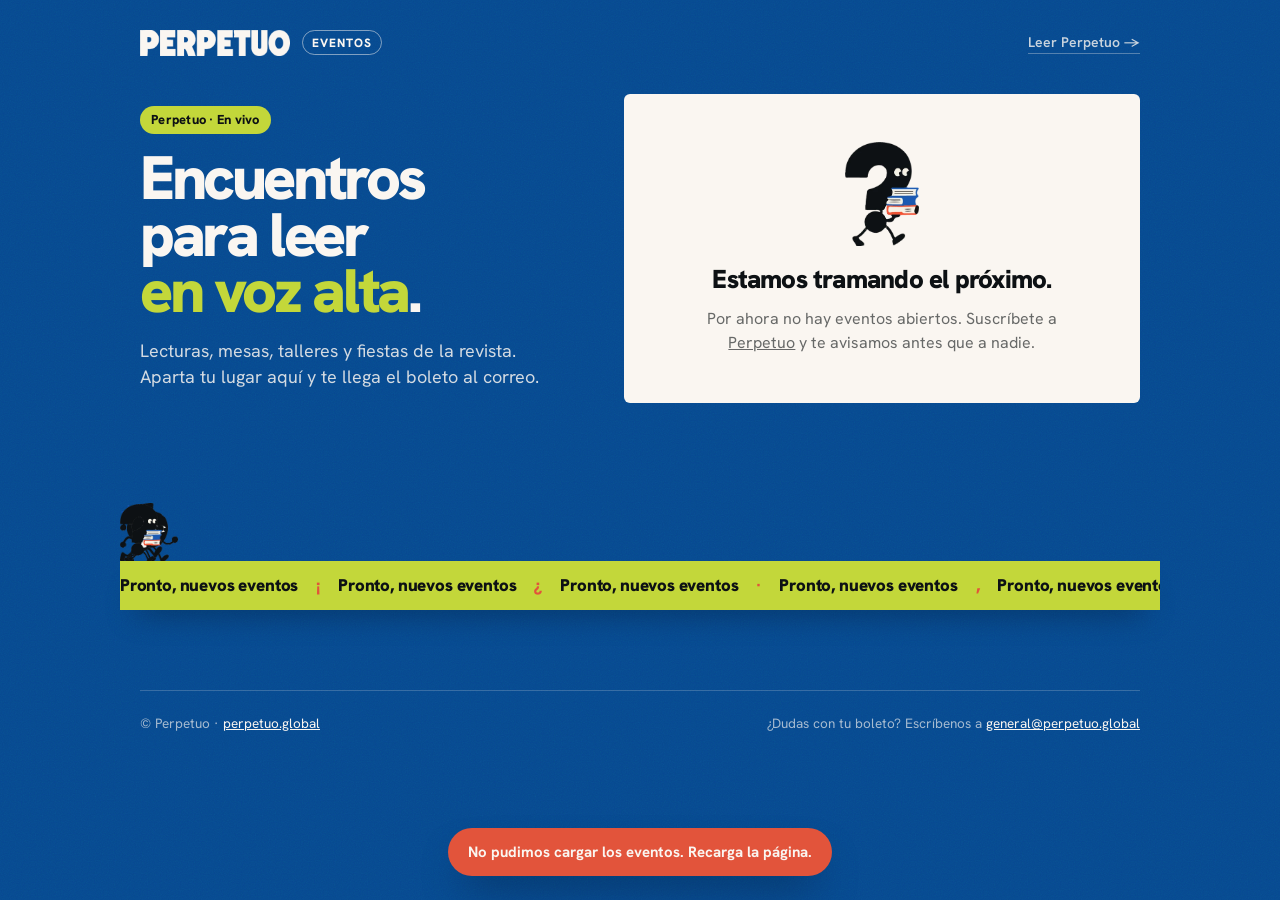
==== index.html @ c8580f14 "Cartelera de eventos de Perpetuo con venta por Stripe Sitio estático para eventos.perpetuo.global: c" ====
<!DOCTYPE html>
<html lang="es">
<head>
<meta charset="utf-8">
<meta name="viewport" content="width=device-width, initial-scale=1, viewport-fit=cover">
<title>Eventos · Perpetuo</title>
<meta name="description" content="Lecturas, mesas, talleres y fiestas de Perpetuo, revista literaria digital. Aparta tu lugar y recibe tus boletos por correo.">
<meta property="og:title" content="Eventos · Perpetuo">
<meta property="og:description" content="Lecturas, mesas, talleres y fiestas de Perpetuo. Aparta tu lugar aquí.">
<meta property="og:url" content="https://eventos.perpetuo.global">
<meta name="theme-color" content="#074990">
<link rel="preconnect" href="https://fonts.googleapis.com">
<link rel="preconnect" href="https://fonts.gstatic.com" crossorigin>
<link href="https://fonts.googleapis.com/css2?family=Hanken+Grotesk:ital,wght@0,400;0,500;0,600;0,700;0,800;0,900;1,400&family=Nanum+Pen+Script&display=swap" rel="stylesheet">
<link rel="stylesheet" href="assets/comun.css">
<style>
html{ scroll-behavior:smooth; }
.sitio{ position:relative; z-index:1; max-width:1040px; margin:0 auto; padding:30px 20px 60px; }
@media (max-width:560px){ .sitio{ padding:22px 16px 48px; } }

/* ---------------- CABEZA ---------------- */
.top{ display:flex; justify-content:space-between; align-items:center; gap:16px; color:var(--papel); }
.marca{ display:flex; align-items:center; gap:12px; text-decoration:none; }
.marca .logo{ width:150px; }
.marca small{ font-size:12px; font-weight:800; letter-spacing:.08em; text-transform:uppercase; padding:3px 9px 2px; border:1.5px solid rgba(250,246,241,.5); border-radius:999px; }
.top a.site{ font-size:14px; font-weight:600; text-decoration:none; opacity:.8; border-bottom:1.5px solid rgba(250,246,241,.4); }
.top a.site:hover{ opacity:1; }
@media (max-width:480px){ .marca .logo{ width:118px; } .top a.site{ display:none; } }

#vista{ outline:none; }
#vista.entra > *{ animation:entra .55s var(--ease-out) both; }
@keyframes entra{ from{ opacity:0; transform:translateY(18px); } to{ opacity:1; transform:none; } }

/* ---------------- PORTADA ---------------- */
.arranque{ display:grid; grid-template-columns:minmax(0,.92fr) minmax(0,1.08fr); gap:44px; align-items:center; padding:38px 0 0; }
@media (max-width:860px){ .arranque{ grid-template-columns:1fr; gap:22px; padding:26px 0 0; } }
.intro{ color:var(--papel); }
.kicker{ display:inline-block; font-size:13px; font-weight:800; letter-spacing:.02em; padding:4px 11px; border-radius:999px; background:var(--lima); color:var(--tinta); }
.titular{ margin:16px 0 0; font-size:clamp(42px,4.8vw,62px); line-height:.92; font-weight:900; letter-spacing:-.055em; }
.titular .l{ display:block; overflow:hidden; padding-bottom:.06em; margin-bottom:-.06em; }
.titular .l > span{ display:inline-block; animation:sube .9s var(--ease-out) both; animation-delay:calc(var(--i) * 90ms + 80ms); }
.titular em{ font-style:normal; color:var(--lima); }
@keyframes sube{ from{ transform:translateY(105%) rotate(3deg); } to{ transform:none; } }
.intro .lead{ margin:18px 0 0; font-size:18px; line-height:1.45; max-width:40ch; color:rgba(250,246,241,.84); animation:entra .8s .35s var(--ease-out) both; }
.intro .saltar{ display:inline-flex; align-items:center; gap:8px; margin-top:22px; color:var(--lima); font-weight:800; font-size:15px; text-decoration:none; animation:entra .8s .5s var(--ease-out) both; }
.intro .saltar svg{ width:16px; height:16px; animation:baja 1.6s ease-in-out infinite; }
@keyframes baja{ 50%{ transform:translateY(4px); } }
@media (max-width:860px){ .intro .lead{ font-size:16.5px; margin-top:12px; } .intro .saltar{ display:none; } }

/* el próximo evento, destacado junto al titular */
.destacado{ position:relative; display:block; text-decoration:none; color:var(--tinta); background:var(--papel); border-radius:8px; overflow:hidden;
  box-shadow:0 40px 70px -28px rgba(0,0,0,.6), 0 12px 24px -12px rgba(0,0,0,.3); transition:transform .5s var(--ease-out); animation:entra .9s .2s var(--ease-out) both; }
.destacado:hover{ transform:translateY(-6px) rotate(-.4deg); }
.d-poster{ position:relative; aspect-ratio:16/9; background:var(--c); color:var(--ct); overflow:hidden; }
.d-poster img{ width:100%; height:100%; object-fit:cover; object-position:center 30%; display:block; transition:transform 1.4s var(--ease-out); }
.destacado:hover .d-poster img{ transform:scale(1.045); }
.d-gen{ position:absolute; inset:0; padding:18px 24px; display:flex; flex-direction:column; justify-content:flex-end; }
.d-gen .dia{ font-size:clamp(92px,11vw,150px); font-weight:900; letter-spacing:-.07em; line-height:.78; }
.d-gen .mes{ font-size:17px; font-weight:900; letter-spacing:.1em; text-transform:uppercase; margin-top:8px; }
.d-gen .sig{ position:absolute; right:8%; bottom:-5%; width:min(25%,130px); animation:flota 5s ease-in-out infinite; }
.d-etq{ position:absolute; top:14px; left:14px; z-index:2; background:var(--lima); color:var(--tinta); font-weight:800; font-size:12.5px; padding:4px 11px; border-radius:999px; box-shadow:0 4px 10px -4px rgba(0,0,0,.4); }
.d-info{ padding:18px 22px 20px; }
.d-fecha{ display:block; font-size:13.5px; font-weight:800; color:var(--azul); }
.d-fecha::first-letter{ text-transform:uppercase; }
.d-info h2{ margin:5px 0 0; font-size:clamp(26px,3vw,34px); font-weight:900; letter-spacing:-.045em; line-height:1; }
.d-con{ display:flex; align-items:center; gap:10px; margin-top:12px; font-size:14px; font-weight:600; color:rgba(13,17,20,.72); }
.caras{ display:flex; flex:none; }
.caras .avatar{ width:30px; height:30px; font-size:11px; margin-left:-8px; box-shadow:0 0 0 2px var(--papel); }
.caras .avatar:first-child{ margin-left:0; }
.d-pie{ display:flex; align-items:center; justify-content:space-between; gap:12px; margin-top:16px; padding-top:14px; border-top:2px dashed rgba(13,17,20,.2); }
.d-precio{ font-size:26px; font-weight:900; letter-spacing:-.04em; line-height:1; }
.d-precio small{ font-size:12px; font-weight:800; margin-left:3px; opacity:.6; letter-spacing:.03em; }
.d-quedan{ display:block; margin-top:4px; font-size:12.5px; font-weight:800; color:var(--rojo); }
.d-pie .btn{ padding:12px 20px; font-size:15.5px; }
.destacado:hover .d-pie .btn{ background:var(--c); color:var(--ct); }
.destacado.c-lima:hover .d-pie .btn, .destacado.c-tinta:hover .d-pie .btn{ background:var(--rojo); color:var(--papel); }

/* invitados (avatar: foto o iniciales sobre el color del evento) */
.avatar{ display:grid; place-items:center; width:72px; height:72px; border-radius:50%; flex:none; background:var(--c) center 25%/cover no-repeat; color:var(--ct);
  font-weight:900; font-size:24px; letter-spacing:-.02em; overflow:hidden; }

/* desfile: los signos caminan sobre la cinta */
.desfile{ position:relative; height:74px; margin:84px -20px 0; overflow:hidden; pointer-events:none; }
.caminante{ position:absolute; bottom:-2px; left:0; width:var(--w); animation:camina var(--dur) linear infinite; animation-delay:var(--dl); }
.caminante .bicho{ --t:.42s; }
@keyframes camina{ from{ transform:translateX(-120px); } to{ transform:translateX(min(100vw, 1080px)); } }

.cinta{ position:relative; z-index:2; margin:0 -20px; background:var(--lima); color:var(--tinta); transform:rotate(-1.4deg); overflow:hidden;
  box-shadow:0 18px 30px -18px rgba(0,0,0,.5); }
.cinta-in{ display:flex; width:max-content; animation:cinta 38s linear infinite; }
.cinta span{ flex:none; padding:12px 0; font-weight:900; font-size:17px; letter-spacing:-.01em; white-space:nowrap; }
.cinta i{ font-style:normal; color:var(--rojo); margin:0 18px; }
@keyframes cinta{ to{ transform:translateX(-50%); } }
@media (max-width:560px){ .desfile, .cinta{ margin-left:-16px; margin-right:-16px; } }

/* ---------------- LISTA DE BOLETOS ---------------- */
.lista{ padding-top:52px; }
.arranque + .lista{ padding-top:56px; }
.lista-head{ display:flex; align-items:baseline; justify-content:space-between; gap:16px; color:var(--papel); padding-bottom:16px; margin-bottom:26px; border-bottom:1.5px solid rgba(250,246,241,.25); }
.lista-head h2{ margin:0; font-size:clamp(30px,4.4vw,44px); font-weight:900; letter-spacing:-.04em; line-height:1; }
.lista-head span{ font-size:13px; font-weight:800; letter-spacing:.06em; text-transform:uppercase; opacity:.7; }
.boletos{ list-style:none; margin:0; padding:0; display:grid; gap:22px; }

.reveal{ opacity:0; transform:translateY(28px); transition:opacity .7s var(--ease-out), transform .7s var(--ease-out); transition-delay:calc(var(--i,0) * 80ms); }
.reveal.visto{ opacity:1; transform:none; }

.item{ position:relative; filter:drop-shadow(0 22px 26px rgba(0,0,0,.28)) drop-shadow(0 4px 6px rgba(0,0,0,.18)); }
.item > .mueve{ transition:transform .45s var(--ease-out); }
.item:hover > .mueve{ transform:translateY(-5px) rotate(-.35deg); }
.boleto{
  --talon:168px; --r:13px;
  position:relative; display:grid; grid-template-columns:118px 1fr var(--talon); min-height:156px;
  background:var(--papel); border-radius:6px; text-decoration:none; color:var(--tinta);
  -webkit-mask:
    radial-gradient(circle at calc(100% - var(--talon)) 0, #0000 var(--r), #000 calc(var(--r) + .5px)) top / 100% 51% no-repeat,
    radial-gradient(circle at calc(100% - var(--talon)) 100%, #0000 var(--r), #000 calc(var(--r) + .5px)) bottom / 100% 51% no-repeat;
          mask:
    radial-gradient(circle at calc(100% - var(--talon)) 0, #0000 var(--r), #000 calc(var(--r) + .5px)) top / 100% 51% no-repeat,
    radial-gradient(circle at calc(100% - var(--talon)) 100%, #0000 var(--r), #000 calc(var(--r) + .5px)) bottom / 100% 51% no-repeat;
}
.boleto.con-foto{ grid-template-columns:118px 150px 1fr var(--talon); }
.b-foto{ background:var(--papel-3) center 30%/cover no-repeat; }
.b-fecha{ background:var(--c); color:var(--ct); display:flex; flex-direction:column; align-items:center; justify-content:center; padding:16px 8px; text-transform:uppercase; }
.b-fecha .s{ font-size:12px; font-weight:800; letter-spacing:.12em; opacity:.85; }
.b-fecha .d{ font-size:58px; font-weight:900; letter-spacing:-.06em; line-height:.9; margin:4px 0 2px; font-variant-numeric:tabular-nums; }
.b-fecha .m{ font-size:15px; font-weight:900; letter-spacing:.08em; }
.b-cuerpo{ padding:22px 26px; display:flex; flex-direction:column; justify-content:center; min-width:0; }
.b-meta{ font-size:13px; font-weight:800; color:var(--azul); letter-spacing:.01em; display:flex; flex-wrap:wrap; gap:4px 12px; }
.b-meta span{ display:inline-flex; align-items:center; gap:5px; }
.b-meta svg{ width:13px; height:13px; }
.b-cuerpo h3{ margin:6px 0 0; font-size:clamp(23px,2.8vw,30px); font-weight:900; letter-spacing:-.04em; line-height:1.02; }
.b-cuerpo p{ margin:8px 0 0; font-size:15px; line-height:1.4; color:rgba(13,17,20,.72); max-width:52ch; }
.b-talon{ border-left:2px dashed rgba(13,17,20,.22); display:flex; flex-direction:column; align-items:center; justify-content:center; gap:4px; padding:16px 14px; text-align:center; }
.b-precio{ font-size:30px; font-weight:900; letter-spacing:-.04em; line-height:1; }
.b-precio small{ font-size:12px; font-weight:800; letter-spacing:.04em; margin-left:2px; opacity:.6; }
.b-quedan{ font-size:12.5px; font-weight:800; color:var(--rojo); }
.b-ir{ margin-top:8px; display:inline-flex; align-items:center; gap:6px; font-size:14px; font-weight:800; padding:7px 14px; border-radius:999px; background:var(--tinta); color:var(--papel);
  transition:background-color .2s, color .2s, gap .3s var(--ease-out); }
.item:hover .b-ir{ background:var(--c); color:var(--ct); gap:10px; }
.b-ir svg{ width:14px; height:14px; }
.b-signo{ position:absolute; z-index:-1; right:calc(var(--talon, 168px) + 28px); top:0; width:46px; transform:translateY(22px) rotate(8deg); opacity:0;
  transition:transform .55s var(--ease-spring), opacity .3s; pointer-events:none; }
.item:hover .b-signo{ transform:translateY(-48px) rotate(-4deg); opacity:1; }
.sello{ position:absolute; top:50%; right:22px; transform:translateY(-50%) rotate(-14deg); border:3px solid var(--rojo); color:var(--rojo); border-radius:4px;
  padding:3px 10px; font-weight:900; font-size:22px; letter-spacing:.04em; text-transform:uppercase; background:rgba(250,246,241,.86); mix-blend-mode:multiply; }
.visto .sello{ animation:sella .5s .35s var(--ease-spring) both; }
@keyframes sella{ from{ transform:translateY(-50%) rotate(-14deg) scale(2.2); opacity:0; } to{ transform:translateY(-50%) rotate(-14deg) scale(1); opacity:1; } }
.agotado .b-precio, .agotado .b-ir{ opacity:.3; }

@media (max-width:640px){
  .boleto{ --th:58px; grid-template-columns:84px 1fr; grid-template-rows:1fr var(--th); min-height:0;
    -webkit-mask:
      radial-gradient(circle at 0 calc(100% - var(--th)), #0000 var(--r), #000 calc(var(--r) + .5px)) left / 51% 100% no-repeat,
      radial-gradient(circle at 100% calc(100% - var(--th)), #0000 var(--r), #000 calc(var(--r) + .5px)) right / 51% 100% no-repeat;
            mask:
      radial-gradient(circle at 0 calc(100% - var(--th)), #0000 var(--r), #000 calc(var(--r) + .5px)) left / 51% 100% no-repeat,
      radial-gradient(circle at 100% calc(100% - var(--th)), #0000 var(--r), #000 calc(var(--r) + .5px)) right / 51% 100% no-repeat; }
  .boleto.con-foto{ grid-template-columns:84px 1fr; }
  .b-foto{ display:none; }
  .b-fecha{ grid-row:1 / 3; }
  .b-fecha .d{ font-size:42px; }
  .b-cuerpo{ padding:16px 16px 14px; }
  .b-cuerpo p{ display:none; }
  .b-talon{ grid-column:2; border-left:0; border-top:2px dashed rgba(13,17,20,.22); flex-direction:row; justify-content:space-between; padding:0 12px 0 16px; }
  .b-precio{ font-size:22px; }
  .b-ir{ margin:0; }
  .b-quedan{ margin-right:auto; margin-left:10px; }
  .b-signo{ display:none; }
  .sello{ top:34%; right:12px; font-size:17px; }
}

.vacio{ background:var(--papel); border-radius:6px; padding:48px 28px; text-align:center; }
.vacio .bicho{ width:74px; margin:0 auto 14px; }
.vacio h3{ margin:0; font-size:26px; font-weight:900; letter-spacing:-.03em; }
.vacio p{ margin:8px auto 0; max-width:40ch; color:var(--gris); }

.esqueleto{ height:156px; border-radius:6px; background:linear-gradient(100deg, rgba(250,246,241,.10) 30%, rgba(250,246,241,.2) 50%, rgba(250,246,241,.10) 70%) 0 0/300% 100%; animation:brillo 1.4s linear infinite; }
@keyframes brillo{ to{ background-position:-150% 0; } }

.pasados{ margin-top:56px; color:var(--papel); }
.pasados summary{ cursor:pointer; list-style:none; display:inline-flex; align-items:center; gap:10px; font-weight:800; font-size:15px; padding:9px 16px; border-radius:999px; box-shadow:inset 0 0 0 1.5px rgba(250,246,241,.45); }
.pasados summary::-webkit-details-marker{ display:none; }
.pasados summary svg{ width:14px; height:14px; transition:transform .3s var(--ease-out); }
.pasados[open] summary svg{ transform:rotate(180deg); }
.pasados .boletos{ margin-top:22px; }
.pasados .item{ filter:grayscale(.9) drop-shadow(0 14px 18px rgba(0,0,0,.25)); opacity:.75; }

/* ---------------- DETALLE ---------------- */
.volver{ display:inline-flex; align-items:center; gap:8px; margin:34px 0 22px; color:var(--papel); font-weight:800; font-size:15px; text-decoration:none; opacity:.85; }
.volver:hover{ opacity:1; }
.volver svg{ width:16px; height:16px; transition:transform .25s var(--ease-out); }
.volver:hover svg{ transform:translateX(-4px); }
.det-grid{ display:grid; grid-template-columns:minmax(0,1fr) 380px; gap:28px; align-items:start; }
@media (max-width:900px){ .det-grid{ grid-template-columns:1fr; } }
.det-hoja{ background:var(--papel); border-radius:6px; overflow:hidden; box-shadow:0 40px 70px -28px rgba(0,0,0,.55), 0 12px 24px -12px rgba(0,0,0,.3); }
.poster{ position:relative; aspect-ratio:16/9; background:var(--c); color:var(--ct); overflow:hidden; }
.poster img.foto{ width:100%; height:100%; object-fit:cover; object-position:center 30%; display:block; animation:acerca 14s ease-out both; }
@keyframes acerca{ from{ transform:scale(1.08); } to{ transform:scale(1); } }
.poster-gen{ position:absolute; inset:0; padding:26px 30px; display:flex; flex-direction:column; justify-content:space-between; }
.poster-gen .pg-dia{ font-size:clamp(110px,22vw,210px); font-weight:900; letter-spacing:-.07em; line-height:.78; }
.poster-gen .pg-mes{ font-size:clamp(18px,2.6vw,26px); font-weight:900; letter-spacing:.1em; text-transform:uppercase; }
.poster-gen .pg-bicho{ position:absolute; right:7%; bottom:-4%; width:min(30%, 190px); animation:flota 5s ease-in-out infinite; }
.poster-gen::after{ content:""; position:absolute; inset:0; pointer-events:none; opacity:.35; mix-blend-mode:soft-light;
  background-image:url("data:image/svg+xml,%3Csvg xmlns='http://www.w3.org/2000/svg' width='220' height='220'%3E%3Cfilter id='n'%3E%3CfeTurbulence type='fractalNoise' baseFrequency='.85' numOctaves='3' stitchTiles='stitch'/%3E%3C/filter%3E%3Crect width='100%25' height='100%25' filter='url(%23n)'/%3E%3C/svg%3E"); }
.poster .p-signo{ position:absolute; right:22px; bottom:-14px; width:84px; z-index:2; transform:rotate(6deg); }
.det-cuerpo{ padding:34px 40px 42px; }
@media (max-width:560px){ .det-cuerpo{ padding:26px 20px 30px; } .poster-gen{ padding:18px 20px; } }
.det-cuerpo .cuando{ display:block; font-size:14px; font-weight:800; color:var(--azul); }
.det-cuerpo .cuando::first-letter{ text-transform:uppercase; }
.det-cuerpo h1{ margin:8px 0 0; font-size:clamp(36px,5.6vw,62px); font-weight:900; letter-spacing:-.05em; line-height:.95; }
.det-sub{ margin:14px 0 0; font-size:20px; line-height:1.4; color:rgba(13,17,20,.74); max-width:46ch; }
.meta{ display:grid; grid-template-columns:repeat(auto-fit, minmax(170px,1fr)); gap:0; margin:30px 0 0; border-top:1.5px solid var(--tinta); }
.meta div{ padding:14px 16px 14px 0; border-bottom:1px solid var(--linea); }
.meta dt{ font-size:12px; font-weight:800; letter-spacing:.08em; text-transform:uppercase; color:var(--gris); }
.meta dd{ margin:3px 0 0; font-weight:800; font-size:16.5px; line-height:1.3; }
.meta dd::first-letter{ text-transform:uppercase; }
.meta dd small{ display:block; font-weight:500; font-size:14px; color:var(--gris); }
.meta dd a{ font-size:14px; font-weight:700; color:var(--azul); }
.con{ margin-top:30px; }
.con h2{ margin:0 0 14px; font-size:12px; font-weight:800; letter-spacing:.08em; text-transform:uppercase; color:var(--gris); }
.invitados{ list-style:none; margin:0; padding:0; display:grid; grid-template-columns:repeat(auto-fill, minmax(230px,1fr)); gap:16px 20px; }
.invitado{ display:flex; gap:14px; align-items:center; }
.invitado .avatar{ box-shadow:0 0 0 3px var(--papel), 0 0 0 4.5px var(--c); }
.invitado b{ display:block; font-size:17px; font-weight:900; letter-spacing:-.025em; line-height:1.15; }
.invitado .rol{ margin-top:2px; font-size:14px; line-height:1.35; color:var(--gris); }
.invitado .rol p{ margin:0; }
.desc a{ color:var(--azul); font-weight:700; }
.desc{ margin-top:30px; font-size:17.5px; line-height:1.62; max-width:62ch; }
.desc p{ margin:0 0 1em; }
.desc > p:first-child::first-letter{ float:left; font-size:3.3em; line-height:.86; font-weight:900; margin:.06em .1em 0 0; color:var(--c); -webkit-text-stroke:0; }
.c-lima .desc p:first-child::first-letter{ color:var(--azul); }

/* panel de compra */
.compra{ position:sticky; top:20px; }
.compra-in{ position:relative; background:var(--tinta); color:var(--papel); border-radius:6px; padding:26px 24px 24px;
  box-shadow:0 40px 70px -28px rgba(0,0,0,.6); }
.compra-top{ position:relative; display:flex; justify-content:space-between; align-items:flex-start; gap:12px; padding-bottom:24px; margin-bottom:22px; border-bottom:2px dashed rgba(250,246,241,.2); }
.compra-top::before, .compra-top::after{ content:""; position:absolute; bottom:-12px; width:22px; height:22px; border-radius:50%; background:var(--fondo); }
.compra-top::before{ left:-35px; } .compra-top::after{ right:-35px; }
.compra-top .tipo{ font-size:13px; font-weight:800; letter-spacing:.06em; text-transform:uppercase; opacity:.7; }
.compra-top .precio{ display:block; margin-top:4px; font-size:44px; font-weight:900; letter-spacing:-.05em; line-height:1; color:var(--lima); }
.compra-top .precio small{ font-size:14px; letter-spacing:.02em; margin-left:4px; color:var(--papel); opacity:.6; }
.compra-top .sig{ flex:none; width:60px; height:60px; border-radius:50%; background:var(--c); display:grid; place-items:center; transform:rotate(8deg); }
.compra-top .sig .bicho{ width:30px; }
.c-tinta .compra-top .sig{ background:var(--papel); }
.cupo{ margin:-6px 0 20px; font-size:13px; font-weight:700; color:rgba(250,246,241,.7); }
.cupo-barra{ height:5px; border-radius:99px; background:rgba(250,246,241,.14); overflow:hidden; margin-bottom:7px; }
.cupo-barra i{ display:block; height:100%; width:calc(var(--p) * 100%); background:var(--rojo); border-radius:99px; transform-origin:left; animation:llena 1.2s .3s var(--ease-out) both; }
@keyframes llena{ from{ transform:scaleX(0); } }
.compra .lbl{ display:block; font-size:14px; font-weight:700; margin-bottom:6px; }
.compra .input{ background:rgba(250,246,241,.06); border-color:rgba(250,246,241,.3); color:var(--papel); }
.compra .input::placeholder{ color:rgba(250,246,241,.36); }
.compra .input:focus{ border-color:var(--lima); box-shadow:0 0 0 3px rgba(195,215,58,.22); background:rgba(250,246,241,.1); }
.compra .msg{ color:#ff8a73; }
.compra .field.bad .input{ border-color:#ff8a73; }
.paso{ display:flex; align-items:center; justify-content:space-between; margin-bottom:18px; }
.paso .lbl{ margin:0; }
.stepper{ display:flex; align-items:center; gap:4px; background:rgba(250,246,241,.08); border-radius:999px; padding:4px; }
.stepper button{ width:36px; height:36px; border:0; border-radius:50%; background:transparent; color:var(--papel); font-size:22px; font-weight:700; line-height:1; cursor:pointer; transition:background-color .15s, transform .15s var(--ease-out); }
.stepper button:hover:not(:disabled){ background:rgba(250,246,241,.14); }
.stepper button:active:not(:disabled){ transform:scale(.88); }
.stepper button:disabled{ opacity:.3; cursor:default; }
.stepper output{ min-width:30px; text-align:center; font-weight:900; font-size:19px; font-variant-numeric:tabular-nums; }
.total{ display:flex; justify-content:space-between; align-items:baseline; padding:16px 0 18px; margin-top:4px; border-top:1px solid rgba(250,246,241,.16); }
.total span{ font-weight:700; opacity:.75; }
.total b{ font-size:28px; font-weight:900; letter-spacing:-.04em; font-variant-numeric:tabular-nums; display:inline-block; }
.total b.salta{ animation:salta .4s var(--ease-spring); }
@keyframes salta{ 40%{ transform:translateY(-5px) scale(1.06); color:var(--lima); } }
.compra .btn{ width:100%; }
.fino{ display:flex; gap:8px; align-items:flex-start; margin:14px 0 0; font-size:13px; line-height:1.4; color:rgba(250,246,241,.62); }
.fino svg{ width:15px; height:15px; flex:none; margin-top:1px; }
.senderr{ display:none; margin:14px 0 0; padding:11px 13px; border:1.5px solid var(--rojo); border-radius:3px; color:#ff8a73; font-weight:700; font-size:14px; }
.senderr.on{ display:block; animation:sacude .4s; }
@keyframes sacude{ 20%,60%{ transform:translateX(-5px); } 40%,80%{ transform:translateX(5px); } }
.cerrado{ text-align:center; padding:8px 0 4px; }
.cerrado .sello{ position:static; display:inline-block; transform:rotate(-8deg); background:transparent; mix-blend-mode:normal; color:#ff8a73; border-color:#ff8a73; margin:6px 0 16px; animation:none; }
.cerrado p{ margin:0 0 18px; color:rgba(250,246,241,.75); }
.compartir{ margin-top:14px; text-align:center; }
.compartir button{ background:none; border:0; cursor:pointer; color:var(--papel); font-weight:700; font-size:14px; opacity:.75; text-decoration:underline; text-underline-offset:3px; }
.compartir button:hover{ opacity:1; }

/* ---------------- BOLETO (después de pagar) ---------------- */
.exito{ position:relative; text-align:center; color:var(--papel); padding:56px 0 20px; }
.exito h1{ margin:34px 0 0; font-size:clamp(40px,7vw,76px); font-weight:900; letter-spacing:-.05em; line-height:.95; }
.exito h1 em{ font-style:normal; color:var(--lima); }
.exito .lead{ margin:16px auto 0; max-width:46ch; font-size:18px; color:rgba(250,246,241,.82); }
.exito .acts{ display:flex; flex-wrap:wrap; justify-content:center; gap:12px; margin-top:28px; }
.exito .btn--ghost{ color:var(--papel); }
.impresora{ position:relative; max-width:560px; margin:0 auto; }
.ranura{ height:18px; border-radius:999px; background:#021d3b; box-shadow:inset 0 3px 6px rgba(0,0,0,.6); position:relative; z-index:2; }
.sale{ overflow:hidden; margin:-9px 14px 0; padding-bottom:30px; }
.ticket{ background:var(--papel); color:var(--tinta); text-align:left; border-radius:0 0 6px 6px; animation:imprime 1.6s .3s cubic-bezier(.5,0,.2,1) both;
  box-shadow:0 26px 40px -20px rgba(0,0,0,.6); }
@keyframes imprime{ 0%{ transform:translateY(-102%); } 70%{ transform:translateY(2%); } 100%{ transform:none; } }
.t-cabeza{ background:var(--c); color:var(--ct); padding:22px 24px 18px; display:flex; justify-content:space-between; gap:12px; align-items:flex-start; }
.t-cabeza .logo{ width:96px; }
.t-cabeza .tipo{ font-size:12px; font-weight:800; letter-spacing:.1em; text-transform:uppercase; }
.t-cuerpo{ padding:22px 24px 8px; }
.t-cuerpo h2{ margin:0; font-size:30px; font-weight:900; letter-spacing:-.04em; line-height:1; }
.t-datos{ display:grid; grid-template-columns:1fr 1fr; gap:14px 18px; margin:20px 0 0; }
.t-datos dt{ font-size:11px; font-weight:800; letter-spacing:.1em; text-transform:uppercase; color:var(--gris); }
.t-datos dd{ margin:2px 0 0; font-weight:800; font-size:15.5px; line-height:1.25; }
.t-datos dd::first-letter{ text-transform:uppercase; }
.t-pie{ margin-top:18px; padding:16px 24px 20px; border-top:2px dashed rgba(13,17,20,.22); display:flex; align-items:center; justify-content:space-between; gap:14px; position:relative; }
.t-pie::before, .t-pie::after{ content:""; position:absolute; top:-12px; width:22px; height:22px; border-radius:50%; background:var(--fondo); }
.t-pie::before{ left:-11px; } .t-pie::after{ right:-11px; }
.folio small{ display:block; font-size:11px; font-weight:800; letter-spacing:.1em; text-transform:uppercase; color:var(--gris); }
.folio b{ font-size:26px; font-weight:900; letter-spacing:.04em; color:var(--rojo); font-variant-numeric:tabular-nums; }
.barras{ width:150px; height:46px; flex:none; background:repeating-linear-gradient(90deg, var(--tinta) 0 var(--a,2px), transparent 0 var(--b,5px)); opacity:.88; }
@media (max-width:480px){ .barras{ width:90px; } .t-datos{ grid-template-columns:1fr; } }

.esperando{ padding:70px 0 40px; text-align:center; color:var(--papel); }
.esperando .bicho{ width:90px; margin:0 auto 22px; animation:flota 1.6s ease-in-out infinite; }
.esperando h1{ margin:0; font-size:clamp(32px,5vw,48px); font-weight:900; letter-spacing:-.04em; }
.esperando p{ margin:12px auto 0; max-width:42ch; color:rgba(250,246,241,.78); }

.desfile-fijo{ display:inline-flex; justify-content:center; align-items:flex-end; gap:18px; margin:44px auto 0; padding:16px 24px 12px; background:var(--papel); border-radius:4px; transform:rotate(-1deg); }
.desfile-fijo .bicho{ height:58px; width:auto; --t:.5s; }
.desfile-fijo .bicho:nth-child(2){ --d:-.2s; } .desfile-fijo .bicho:nth-child(3){ --d:-.45s; } .desfile-fijo .bicho:nth-child(4){ --d:-.1s; }

/* confeti de signos */
.confeti{ position:fixed; inset:0; pointer-events:none; z-index:60; overflow:hidden; }
.confeti span{ position:absolute; top:-60px; left:var(--x); font-weight:900; font-size:var(--s); color:var(--col); line-height:1;
  animation:cae var(--dur) var(--dl) cubic-bezier(.25,.4,.6,1) forwards; }
@keyframes cae{ to{ transform:translate(var(--dx), 112vh) rotate(var(--rot)); } }

.aviso-demo{ position:relative; z-index:3; background:var(--lima); color:var(--tinta); text-align:center; font-size:13.5px; font-weight:700; padding:8px 16px; }
.aviso-demo b{ font-weight:900; }
footer{ margin-top:80px; padding-top:22px; border-top:1.5px solid rgba(250,246,241,.2); color:rgba(250,246,241,.65); font-size:13.5px; display:flex; flex-wrap:wrap; gap:8px 24px; justify-content:space-between; }
footer a{ color:var(--papel); }
</style>
</head>
<body class="grano">
<div class="aviso-demo" id="avisoDemo" hidden><b>Modo demostración:</b> los pagos se simulan y no se cobra nada. Falta conectar Stripe (ver README).</div>
<div class="sitio">
  <header class="top">
    <a class="marca" href="#/" aria-label="Eventos de Perpetuo"><span class="logo" role="img" aria-label="Perpetuo"></span><small>Eventos</small></a>
    <a class="site" href="https://perpetuo.global" target="_blank" rel="noopener">Leer Perpetuo →</a>
  </header>

  <main id="vista" tabindex="-1" aria-live="polite"></main>

  <footer>
    <span>© Perpetuo · <a href="https://perpetuo.global">perpetuo.global</a></span>
    <span>¿Dudas con tu boleto? Escríbenos a <a href="mailto:general@perpetuo.global">general@perpetuo.global</a></span>
  </footer>
</div>
<div class="toast" id="toast" role="status"></div>

<script src="assets/comun.js"></script>
<script>
const ICO = {
  flecha: '<svg viewBox="0 0 24 24" fill="none" stroke="currentColor" stroke-width="2.6" stroke-linecap="round" stroke-linejoin="round" aria-hidden="true"><path d="M5 12h14M13 6l6 6-6 6"/></svg>',
  atras: '<svg viewBox="0 0 24 24" fill="none" stroke="currentColor" stroke-width="2.6" stroke-linecap="round" stroke-linejoin="round" aria-hidden="true"><path d="M19 12H5M11 6l-6 6 6 6"/></svg>',
  reloj: '<svg viewBox="0 0 24 24" fill="none" stroke="currentColor" stroke-width="2.6" stroke-linecap="round" aria-hidden="true"><circle cx="12" cy="12" r="9"/><path d="M12 7v5l3 2"/></svg>',
  pin: '<svg viewBox="0 0 24 24" fill="none" stroke="currentColor" stroke-width="2.6" stroke-linecap="round" stroke-linejoin="round" aria-hidden="true"><path d="M12 21s-7-6.1-7-11.5a7 7 0 0 1 14 0C19 14.9 12 21 12 21z"/><circle cx="12" cy="9.5" r="2.4"/></svg>',
  candado: '<svg viewBox="0 0 24 24" fill="none" stroke="currentColor" stroke-width="2.4" stroke-linecap="round" stroke-linejoin="round" aria-hidden="true"><rect x="4.5" y="10.5" width="15" height="10" rx="2"/><path d="M8 10.5V7.5a4 4 0 0 1 8 0v3"/></svg>',
  cal: '<svg viewBox="0 0 24 24" fill="none" stroke="currentColor" stroke-width="2.4" stroke-linecap="round" stroke-linejoin="round" aria-hidden="true"><rect x="3.5" y="5" width="17" height="15.5" rx="2"/><path d="M3.5 10h17M8 3v4M16 3v4"/></svg>',
  baja: '<svg viewBox="0 0 24 24" fill="none" stroke="currentColor" stroke-width="2.6" stroke-linecap="round" stroke-linejoin="round" aria-hidden="true"><path d="M12 4v12M6 11l6 6 6-6M5 20h14"/></svg>',
  abajo: '<svg viewBox="0 0 24 24" fill="none" stroke="currentColor" stroke-width="2.8" stroke-linecap="round" stroke-linejoin="round" aria-hidden="true"><path d="M6 9l6 6 6-6"/></svg>'
};

const vista = document.getElementById("vista");
const reducido = matchMedia("(prefers-reduced-motion: reduce)").matches;
let EVENTOS = null;          // null = todavía cargando
let scrollLista = 0;
let formTocado = false;

/* ---------------- datos ---------------- */
try { EVENTOS = JSON.parse(localStorage.getItem(CONFIG.CLAVE_CACHE) || "null"); } catch (e) {}

async function cargarEventos() {
  try {
    const { eventos } = await api("eventos");
    const nuevo = JSON.stringify(eventos), antes = JSON.stringify(EVENTOS);
    EVENTOS = eventos;
    try { localStorage.setItem(CONFIG.CLAVE_CACHE, nuevo); } catch (e) {}
    const r = ruta();
    if (nuevo !== antes && (r.vista === "lista" || (r.vista === "detalle" && !formTocado))) pintar(false);
  } catch (e) {
    console.error(e);
    if (!EVENTOS) { EVENTOS = []; pintar(false); toast("No pudimos cargar los eventos. Recarga la página.", true); }
  }
}

const proximos = () => (EVENTOS || []).filter(e => !e.pasado).sort((a, b) => (a.fecha + a.hora).localeCompare(b.fecha + b.hora));
const pasados = () => (EVENTOS || []).filter(e => e.pasado).sort((a, b) => b.fecha.localeCompare(a.fecha)).slice(0, 8);
const color = e => "c-" + (COLORES.includes(e.color) ? e.color : "azul");
const agotado = e => e.disponibles === 0;

/* ---------------- rutas ---------------- */
function ruta() {
  const h = decodeURIComponent(location.hash.replace(/^#\/?/, ""));
  if (h.startsWith("e/")) return { vista: "detalle", slug: h.slice(2) };
  if (h === "boleto") return { vista: "boleto" };
  return { vista: "lista" };
}

function pintar(animar = true) {
  const r = ruta();
  if (r.vista === "lista") vistaLista();
  else if (r.vista === "detalle") vistaDetalle(r.slug);
  else vistaBoleto();
  pintarBichos(vista);
  observar();
  if (animar) { vista.classList.remove("entra"); void vista.offsetWidth; vista.classList.add("entra"); }
}

let rutaAnterior = ruta().vista;
window.addEventListener("hashchange", () => {
  const r = ruta();
  if (rutaAnterior === "lista") scrollLista = scrollY;
  formTocado = false;
  const cambiar = () => { pintar(); window.scrollTo({ top: r.vista === "lista" ? scrollLista : 0, behavior: "instant" }); };
  if (document.startViewTransition && !reducido) document.startViewTransition(cambiar); else cambiar();
  rutaAnterior = r.vista;
});

/* aparición al hacer scroll */
const io = "IntersectionObserver" in window ? new IntersectionObserver(es => es.forEach(e => {
  if (e.isIntersecting) { e.target.classList.add("visto"); io.unobserve(e.target); }
}), { rootMargin: "0px 0px -8% 0px" }) : null;
function observar() { vista.querySelectorAll(".reveal:not(.visto)").forEach(el => io ? io.observe(el) : el.classList.add("visto")); }

/* ---------------- LISTA ---------------- */
const avatar = (p, e) => `<span class="avatar"${p.foto ? ` style="background-image:url('${esc(p.foto)}')"` : ""} aria-hidden="true">${p.foto ? "" : esc(iniciales(p.nombre))}</span>`;
const nombresCon = l => l.length <= 1 ? esc(l[0]?.nombre || "") : l.slice(0, -1).map(p => esc(p.nombre)).join(", ") + " y " + esc(l[l.length - 1].nombre);

function tarjeta(e, i) {
  const quedan = e.disponibles != null && e.disponibles > 0 && e.disponibles <= Math.max(10, e.cupo * 0.2);
  return `
  <li class="item reveal ${color(e)}${agotado(e) ? " agotado" : ""}" style="--i:${i % 6}">
    <span class="b-signo" aria-hidden="true"><span data-b="${esc(e.signo)}"></span></span>
    <div class="mueve">
      <a class="boleto${e.imagen ? " con-foto" : ""}" href="#/e/${encodeURIComponent(e.slug)}">
        <div class="b-fecha" aria-hidden="true"><span class="s">${fecha.semana(e.fecha)}</span><span class="d">${fecha.dia(e.fecha)}</span><span class="m">${fecha.mes(e.fecha)}</span></div>
        ${e.imagen ? `<div class="b-foto" style="background-image:url('${esc(e.imagen)}')" aria-hidden="true"></div>` : ""}
        <div class="b-cuerpo">
          <span class="b-meta"><span>${ICO.reloj}${fecha.hora(e.hora)}</span><span>${ICO.pin}${esc(e.lugar)}</span></span>
          <h3>${esc(e.titulo)}<span class="sr">, ${fecha.larga(e.fecha)}</span></h3>
          ${e.subtitulo ? `<p>${esc(e.subtitulo)}</p>` : ""}
        </div>
        <div class="b-talon">
          <span class="b-precio">${e.precio > 0 ? dinero(e.precio) + "<small>MXN</small>" : "Gratis"}</span>
          ${quedan && !e.pasado ? `<span class="b-quedan">${e.disponibles === 1 ? "¡Queda 1!" : "Quedan " + e.disponibles}</span>` : ""}
          ${e.pasado ? "" : `<span class="b-ir">${agotado(e) ? "Ver" : e.precio > 0 ? "Boletos" : "Registro"}${ICO.flecha}</span>`}
        </div>
        ${agotado(e) && !e.pasado ? '<span class="sello">Agotado</span>' : ""}
      </a>
    </div>
  </li>`;
}

function destacado(e) {
  const inv = e.invitados || [];
  const quedan = e.disponibles != null && e.disponibles > 0 && e.disponibles <= Math.max(10, e.cupo * 0.2);
  return `<a class="destacado ${color(e)}" href="#/e/${encodeURIComponent(e.slug)}">
    <div class="d-poster">
      <span class="d-etq">${e.fecha === hoyISO() ? "¡Es hoy!" : "Lo que sigue"}</span>
      ${e.imagen ? `<img src="${esc(e.imagen)}" alt="">`
        : `<div class="d-gen" aria-hidden="true"><span class="dia">${fecha.dia(e.fecha)}</span><span class="mes">${fecha.semana(e.fecha)} · ${fecha.mes(e.fecha)}</span><span class="sig"><span data-b="${esc(e.signo)}"></span></span></div>`}
    </div>
    <div class="d-info">
      <span class="d-fecha">${fecha.larga(e.fecha)} · ${fecha.hora(e.hora)} · ${esc(e.lugar)}</span>
      <h2>${esc(e.titulo)}</h2>
      ${inv.length ? `<div class="d-con"><span class="caras">${inv.slice(0, 4).map(p => avatar(p, e)).join("")}</span><span>Con ${nombresCon(inv)}</span></div>`
        : e.subtitulo ? `<div class="d-con">${esc(e.subtitulo)}</div>` : ""}
      <div class="d-pie">
        <span><span class="d-precio">${e.precio > 0 ? dinero(e.precio) + "<small>MXN</small>" : "Gratis"}</span>${agotado(e) ? '<span class="d-quedan">Agotado</span>' : quedan ? `<span class="d-quedan">Quedan ${e.disponibles} lugares</span>` : ""}</span>
        <span class="btn">${agotado(e) ? "Ver evento" : e.precio > 0 ? "Comprar boletos" : "Apartar lugar"} ${ICO.flecha}</span>
      </div>
    </div>
  </a>`;
}

function vistaLista() {
  document.title = "Eventos · Perpetuo";
  const prox = proximos(), pas = pasados();
  const [primero, ...resto] = prox;
  const cinta = (prox.length ? prox : [{ titulo: "Pronto, nuevos eventos", fecha: "" }])
    .map(e => `${esc(e.titulo)}${e.fecha ? " · " + fecha.dia(e.fecha) + " " + fecha.mes(e.fecha) : ""}`);
  const signos = ["¡", "¿", "·", ","];
  const tira = Array.from({ length: Math.max(2, Math.ceil(8 / cinta.length)) }, () => cinta).flat()
    .map((t, i) => `<span>${t}<i>${signos[i % 4]}</i></span>`).join("");
  const lineas = ["Encuentros", "para leer", "<em>en voz alta</em>."];
  const caminantes = [["punto", 58, 26, 0], ["coma", 36, 26, -6.5], ["exclamacion", 44, 26, -13], ["interrogacion", 42, 26, -19.5]];

  vista.innerHTML = `
  <section class="arranque">
    <div class="intro">
      <span class="kicker">Perpetuo · En vivo</span>
      <h1 class="titular">${lineas.map((l, i) => `<span class="l"><span style="--i:${i}">${l}</span></span>`).join("")}</h1>
      <p class="lead">Lecturas, mesas, talleres y fiestas de la revista. Aparta tu lugar aquí y te llega el boleto al correo.</p>
      ${resto.length ? `<a class="saltar" href="#todos" onclick="event.preventDefault();document.getElementById('todos').scrollIntoView({behavior:'smooth'})">Ver los ${prox.length} eventos ${ICO.abajo}</a>` : ""}
    </div>
    ${EVENTOS === null ? '<div class="esqueleto" style="height:420px"></div>'
      : primero ? destacado(primero)
      : `<div class="vacio"><span data-b="interrogacion"></span><h3>Estamos tramando el próximo.</h3>
         <p>Por ahora no hay eventos abiertos. Suscríbete a <a href="https://perpetuo.global">Perpetuo</a> y te avisamos antes que a nadie.</p></div>`}
  </section>

  ${resto.length ? `<section class="lista" id="todos" aria-labelledby="hProx">
    <div class="lista-head"><h2 id="hProx">También en cartelera</h2><span>${resto.length} ${resto.length === 1 ? "evento" : "eventos"} más</span></div>
    <ol class="boletos">${resto.map(tarjeta).join("")}</ol>
  </section>` : ""}

  <div class="desfile" aria-hidden="true">${caminantes.map(([b, w, dur, dl]) =>
    `<span class="caminante" style="--w:${w}px;--dur:${dur}s;--dl:${dl}s"><span data-b="${b}"></span></span>`).join("")}</div>
  <div class="cinta" aria-hidden="true"><div class="cinta-in">${tira}${tira}</div></div>
  ${pas.length ? `<details class="pasados"><summary>Eventos pasados ${ICO.abajo}</summary><ol class="boletos">${pas.map(tarjeta).join("")}</ol></details>` : ""}`;
  const det = vista.querySelector(".pasados");
  if (det) det.addEventListener("toggle", () => det.open && det.querySelectorAll(".reveal").forEach(el => el.classList.add("visto")));
}

/* ---------------- DETALLE ---------------- */
function mapaDe(e) { return e.mapa || (e.direccion ? "https://www.google.com/maps/search/?api=1&query=" + encodeURIComponent(e.lugar + ", " + e.direccion) : ""); }

function vistaDetalle(slug) {
  if (EVENTOS === null) { vista.innerHTML = '<div class="esperando"><span data-b="coma"></span><h1>Cargando…</h1></div>'; return; }
  const e = EVENTOS.find(x => x.slug === slug);
  if (!e) {
    document.title = "Evento no encontrado · Perpetuo";
    vista.innerHTML = `<a class="volver" href="#/">${ICO.atras} Todos los eventos</a>
      <div class="vacio"><span data-b="interrogacion"></span><h3>No encontramos ese evento.</h3><p>Quizá cambió de nombre o ya no está abierto.</p>
      <p style="margin-top:20px"><a class="btn" href="#/">Ver eventos</a></p></div>`;
    return;
  }
  document.title = e.titulo + " · Eventos Perpetuo";
  const mapa = mapaDe(e);
  const horario = fecha.hora(e.hora) + (e.horaFin ? " a " + fecha.hora(e.horaFin) : "");
  vista.innerHTML = `
  <a class="volver" href="#/">${ICO.atras} Todos los eventos</a>
  <article class="det-grid ${color(e)}">
    <div class="det-hoja">
      <div class="poster">
        ${e.imagen ? `<img class="foto" src="${esc(e.imagen)}" alt=""><span class="p-signo" aria-hidden="true"><span data-b="${esc(e.signo)}"></span></span>`
          : `<div class="poster-gen" aria-hidden="true"><span class="pg-mes">${fecha.semana(e.fecha)} · ${fecha.mes(e.fecha)}</span><span class="pg-dia">${fecha.dia(e.fecha)}</span>
             <span class="pg-bicho"><span data-b="${esc(e.signo)}"></span></span></div>`}
      </div>
      <div class="det-cuerpo">
        <span class="cuando">${fecha.conAnio(e.fecha)}</span>
        <h1>${esc(e.titulo)}</h1>
        ${e.subtitulo ? `<p class="det-sub">${esc(e.subtitulo)}</p>` : ""}
        <dl class="meta">
          <div><dt>Cuándo</dt><dd>${fecha.larga(e.fecha)}<small>${horario}</small></dd></div>
          <div><dt>Dónde</dt><dd>${esc(e.lugar)}${e.direccion ? `<small>${esc(e.direccion)}</small>` : ""}${mapa ? `<a href="${esc(mapa)}" target="_blank" rel="noopener">Ver mapa →</a>` : ""}</dd></div>
          <div><dt>Entrada</dt><dd>${e.precio > 0 ? dinero(e.precio) + " MXN" : "Gratis"}<small>${e.precio > 0 ? "por persona" : "con registro"}</small></dd></div>
        </dl>
        ${(e.invitados || []).length ? `<section class="con"><h2>Con</h2><ul class="invitados">${e.invitados.map(p =>
          `<li class="invitado">${avatar(p, e)}<div><b>${esc(p.nombre)}</b>${p.rol ? `<div class="rol">${formato(p.rol)}</div>` : ""}</div></li>`).join("")}</ul></section>` : ""}
        <div class="desc">${formato(e.descripcion)}</div>
      </div>
    </div>
    <aside class="compra" aria-label="Boletos">${panelCompra(e)}</aside>
  </article>`;
  activarCompra(e);
}

function panelCompra(e) {
  const pago = e.precio > 0;
  const cabeza = `<div class="compra-top"><div><span class="tipo">${pago ? "Boleto general" : "Entrada libre"}</span>
      <b class="precio">${pago ? dinero(e.precio) + "<small>MXN</small>" : "Gratis"}</b></div><span class="sig" aria-hidden="true"><span data-b="${esc(e.signo)}"></span></span></div>`;
  if (e.pasado || agotado(e)) return `<div class="compra-in">${cabeza}<div class="cerrado">
      <span class="sello">${e.pasado ? "Ya pasó" : "Agotado"}</span>
      <p>${e.pasado ? "Este evento ya ocurrió. Gracias a quienes vinieron." : "Se acabaron los lugares. Si se libera alguno, aparecerá aquí."}</p>
      <a class="btn btn--lima" href="#/">Ver otros eventos</a></div></div>`;
  const max = Math.min(CONFIG.MAX_BOLETOS, e.disponibles ?? CONFIG.MAX_BOLETOS);
  const lleno = e.cupo ? 1 - e.disponibles / e.cupo : 0;
  return `<form class="compra-in" id="compra" novalidate>${cabeza}
    ${e.cupo ? `<div class="cupo"><div class="cupo-barra"><i style="--p:${Math.max(lleno, .03).toFixed(3)}"></i></div>${e.disponibles <= 20 ? `Quedan ${e.disponibles} de ${e.cupo} lugares` : `Cupo de ${e.cupo} personas`}</div>` : ""}
    <div class="paso"><span class="lbl" id="lCant">${pago ? "Boletos" : "Lugares"}</span>
      <div class="stepper" role="group" aria-labelledby="lCant"><button type="button" data-d="-1" aria-label="Uno menos">−</button><output id="cant" aria-live="polite">1</output><button type="button" data-d="1" aria-label="Uno más">+</button></div></div>
    <label class="field" data-f="nombre"><span class="lbl">Nombre</span>
      <input class="input" name="nombre" autocomplete="name" placeholder="¿A nombre de quién?" maxlength="120" required><span class="msg">${ERRORES.nombre}</span></label>
    <label class="field" data-f="correo"><span class="lbl">Correo</span>
      <input class="input" name="correo" type="email" inputmode="email" autocomplete="email" placeholder="tu@correo.com" maxlength="200" required><span class="msg">${ERRORES.correo}</span></label>
    ${pago ? `<div class="total"><span>Total</span><b id="total">${dinero(e.precio)}</b></div>` : ""}
    <button class="btn btn--lima" id="pagar" type="submit" data-max="${max}">${pago ? "Pagar con tarjeta" : "Apartar mi lugar"} ${ICO.flecha}</button>
    <p class="fino">${pago ? ICO.candado + (CONFIG.API_URL ? "Pago seguro con Stripe. Tus boletos llegan a tu correo al instante." : "Demostración: el pago se simula y no se cobra nada.") : ICO.cal + "Te mandamos la confirmación por correo, con el evento listo para tu calendario."}</p>
    <div class="senderr" id="senderr" role="alert"></div>
    <div class="compartir"><button type="button" id="compartir">Compartir este evento</button></div>
  </form>`;
}

function activarCompra(e) {
  const f = document.getElementById("compra");
  if (!f) return;
  const out = document.getElementById("cant"), total = document.getElementById("total"), btn = document.getElementById("pagar");
  const err = document.getElementById("senderr");
  const max = Number(btn.dataset.max);
  let n = 1;
  const [menos, mas] = f.querySelectorAll(".stepper button");
  const ajustar = () => {
    out.textContent = n; menos.disabled = n <= 1; mas.disabled = n >= max;
    if (total) { total.textContent = dinero(e.precio * n); total.classList.remove("salta"); void total.offsetWidth; total.classList.add("salta"); }
  };
  menos.disabled = true; mas.disabled = max <= 1;
  f.querySelectorAll(".stepper button").forEach(b => b.addEventListener("click", () => { n = Math.min(max, Math.max(1, n + Number(b.dataset.d))); ajustar(); }));
  f.addEventListener("input", ev => { formTocado = true; ev.target.closest(".field")?.classList.remove("bad"); });
  document.getElementById("compartir").addEventListener("click", async () => {
    const url = location.origin + location.pathname + "#/e/" + e.slug;
    try { if (navigator.share) await navigator.share({ title: e.titulo + " · Perpetuo", url }); else { await navigator.clipboard.writeText(url); toast("Enlace copiado"); } } catch (x) {}
  });

  f.addEventListener("submit", async ev => {
    ev.preventDefault();
    err.classList.remove("on");
    const datos = { eventoId: e.id, nombre: f.nombre.value.trim(), correo: f.correo.value.trim().toLowerCase(), cantidad: n, volver: location.origin + location.pathname };
    let ok = true;
    if (!datos.nombre) { f.querySelector('[data-f="nombre"]').classList.add("bad"); ok = false; }
    if (!correoOk(datos.correo)) { f.querySelector('[data-f="correo"]').classList.add("bad"); ok = false; }
    if (!ok) { f.querySelector(".bad input").focus(); return; }

    const original = btn.innerHTML;
    btn.disabled = true;
    btn.innerHTML = `<span class="gira"></span>${e.precio > 0 ? "Te llevamos al pago…" : "Apartando tu lugar…"}`;
    try {
      const r = await api("registrar", datos);
      if (r.url) { location.href = r.url; return; } // a Stripe Checkout
      guardarBoleto(r.boleto);
      location.hash = "#/boleto";
      cargarEventos();
    } catch (x) {
      err.textContent = errorTexto(x);
      err.classList.add("on");
      btn.disabled = false; btn.innerHTML = original;
      if (["agotado", "cupo"].includes(x.message)) cargarEventos();
    }
  });
}

/* ---------------- BOLETO ---------------- */
const CLAVE_BOLETO = "perpetuo-eventos-boleto";
function guardarBoleto(b) { try { sessionStorage.setItem(CLAVE_BOLETO, JSON.stringify(b)); } catch (e) {} }
function leerBoleto() { try { return JSON.parse(sessionStorage.getItem(CLAVE_BOLETO) || "null"); } catch (e) { return null; } }

function compacta(f, h) { return f.replace(/-/g, "") + "T" + (h || "00:00").replace(":", "") + "00"; }
function finDe(e) {
  if (e.horaFin) return compacta(e.fecha, e.horaFin);
  const [H, M] = (e.hora || "19:00").split(":").map(Number);
  return compacta(e.fecha, String(Math.min(H + 2, 23)).padStart(2, "0") + ":" + String(M).padStart(2, "0"));
}
function enlaceCalendario(e) {
  const p = new URLSearchParams({ action: "TEMPLATE", text: e.titulo + " · Perpetuo", dates: compacta(e.fecha, e.hora) + "/" + finDe(e),
    ctz: "America/Mexico_City", location: [e.lugar, e.direccion].filter(Boolean).join(", "), details: (e.subtitulo || "") + "\n\nhttps://eventos.perpetuo.global/#/e/" + e.slug });
  return "https://calendar.google.com/calendar/render?" + p;
}
function descargarIcs(b) {
  const e = b.evento, x = s => String(s || "").replace(/[\\,;]/g, m => "\\" + m).replace(/\n/g, "\\n");
  const ics = ["BEGIN:VCALENDAR", "VERSION:2.0", "PRODID:-//Perpetuo//Eventos//ES", "BEGIN:VEVENT",
    "UID:" + b.folio + "@eventos.perpetuo.global", "DTSTAMP:" + new Date().toISOString().replace(/[-:]/g, "").slice(0, 15) + "Z",
    "DTSTART;TZID=America/Mexico_City:" + compacta(e.fecha, e.hora), "DTEND;TZID=America/Mexico_City:" + finDe(e),
    "SUMMARY:" + x(e.titulo + " · Perpetuo"), "LOCATION:" + x([e.lugar, e.direccion].filter(Boolean).join(", ")),
    "DESCRIPTION:" + x("Folio " + b.folio + " · " + b.cantidad + (b.cantidad === 1 ? " lugar" : " lugares")), "END:VEVENT", "END:VCALENDAR"].join("\r\n");
  const a = Object.assign(document.createElement("a"), { href: URL.createObjectURL(new Blob([ics], { type: "text/calendar;charset=utf-8" })), download: "perpetuo-" + e.slug + ".ics" });
  a.click(); setTimeout(() => URL.revokeObjectURL(a.href), 2000);
}

function vistaBoleto(esperando) {
  if (esperando) {
    document.title = "Confirmando tu pago · Perpetuo";
    vista.innerHTML = `<div class="esperando"><span data-b="punto"></span><h1>${esperando}</h1><p>No cierres esta ventana; tarda unos segundos.</p></div>`;
    return;
  }
  const b = leerBoleto();
  if (!b) { location.replace("#/"); return; }
  const e = b.evento, nombre = b.nombre.split(" ")[0];
  document.title = "¡Listo! · " + e.titulo;
  // barras "de código" derivadas del folio: decorativas pero distintas por boleto
  const barras = [...b.folio].map(c => c.charCodeAt(0)).reduce((s, c, i) => s + `, var(--tinta) ${i * 12.5}% ${i * 12.5 + (c % 4) + 1.5}%, transparent 0 ${i * 12.5 + (c % 3) + 6}%, var(--tinta) 0 ${i * 12.5 + 7.5 + (c % 2)}%, transparent 0 ${(i + 1) * 12.5}%`, "");
  vista.innerHTML = `
  <section class="exito ${color(e)}">
    <div class="impresora" aria-hidden="false">
      <div class="ranura"></div>
      <div class="sale"><div class="ticket">
        <div class="t-cabeza"><span class="logo" role="img" aria-label="Perpetuo"></span><span class="tipo">${b.estado === "pagado" ? "Boleto" : "Registro"} · ${b.cantidad} ${b.cantidad === 1 ? "lugar" : "lugares"}</span></div>
        <div class="t-cuerpo">
          <h2>${esc(e.titulo)}</h2>
          <dl class="t-datos">
            <div><dt>Fecha</dt><dd>${fecha.larga(e.fecha)}</dd></div>
            <div><dt>Hora</dt><dd>${fecha.hora(e.hora)}</dd></div>
            <div><dt>Lugar</dt><dd>${esc(e.lugar)}</dd></div>
            <div><dt>A nombre de</dt><dd>${esc(b.nombre)}</dd></div>
          </dl>
        </div>
        <div class="t-pie"><div class="folio"><small>Folio</small><b>${esc(b.folio)}</b></div><span class="barras" style="background:linear-gradient(90deg${barras})" aria-hidden="true"></span></div>
      </div></div>
    </div>
    <h1>¡Nos vemos ahí, <em>${esc(nombre)}</em>!</h1>
    <p class="lead">Te mandamos ${b.cantidad === 1 ? "tu boleto" : "tus boletos"} a <b>${esc(b.correo)}</b>. Si no lo ves en unos minutos, revisa la carpeta de spam. En la entrada basta con tu folio.</p>
    <div class="acts">
      <a class="btn btn--lima" href="${esc(enlaceCalendario(e))}" target="_blank" rel="noopener">${ICO.cal} Agregar a Google Calendar</a>
      <button class="btn btn--ghost" type="button" id="ics">${ICO.baja} Descargar .ics</button>
    </div>
    <div class="desfile-fijo" aria-hidden="true"><span data-b="punto"></span><span data-b="coma"></span><span data-b="exclamacion"></span><span data-b="interrogacion"></span></div>
    <p style="margin-top:34px"><a class="volver" style="margin:0" href="#/">${ICO.atras} Ver otros eventos</a></p>
  </section>`;
  document.getElementById("ics").addEventListener("click", () => descargarIcs(b));
  confeti();
}

function confeti() {
  if (reducido) return;
  const c = document.createElement("div");
  c.className = "confeti"; c.setAttribute("aria-hidden", "true");
  const signos = ["¡", "!", "¿", "?", ".", ",", "·"], cols = ["var(--lima)", "var(--rojo)", "var(--papel)", "var(--lima)"];
  c.innerHTML = Array.from({ length: 46 }, () => {
    const r = Math.random;
    return `<span style="--x:${(r() * 100).toFixed(1)}vw;--s:${(18 + r() * 34).toFixed(0)}px;--col:${cols[Math.floor(r() * 4)]};--dur:${(2.6 + r() * 2.4).toFixed(2)}s;--dl:${(.9 + r() * 1.2).toFixed(2)}s;--dx:${(r() * 160 - 80).toFixed(0)}px;--rot:${(r() * 720 - 360).toFixed(0)}deg">${signos[Math.floor(r() * signos.length)]}</span>`;
  }).join("");
  document.body.appendChild(c);
  setTimeout(() => c.remove(), 7000);
}

/* regreso de Stripe: ?pago=ok&session_id=cs_... | ?pago=cancelado */
async function regresoDePago() {
  const q = new URLSearchParams(location.search);
  const pago = q.get("pago");
  if (!pago) return false;
  const limpio = location.pathname + location.hash;
  if (pago === "cancelado") {
    history.replaceState(null, "", limpio);
    setTimeout(() => toast("Cancelaste el pago. Tu lugar no se apartó; puedes intentarlo de nuevo."), 400);
    return false;
  }
  const sesion = q.get("session_id");
  history.replaceState(null, "", location.pathname + "#/boleto");
  rutaAnterior = "boleto";
  vistaBoleto("Confirmando tu pago…"); pintarBichos(vista);
  for (let intento = 0; intento < 8; intento++) {
    try {
      const r = await api("confirmar", { session_id: sesion });
      if (r.boleto && ["pagado", "gratis", "cortesía"].includes(r.estado)) {
        guardarBoleto(r.boleto); pintar(); cargarEventos(); return true;
      }
    } catch (e) { console.error(e); }
    await new Promise(r => setTimeout(r, 2500));
  }
  vista.innerHTML = `<div class="esperando"><span data-b="interrogacion"></span><h1>Tu pago se está procesando</h1>
    <p>Cuando Stripe lo confirme te llegará el boleto por correo. Si en una hora no lo tienes, escríbenos a <a href="mailto:general@perpetuo.global">general@perpetuo.global</a>.</p>
    <p style="margin-top:24px"><a class="btn btn--lima" href="#/">Volver a eventos</a></p></div>`;
  pintarBichos(vista);
  return true;
}

/* ---------------- aviso ---------------- */
let tToast;
function toast(texto, mal) {
  const t = document.getElementById("toast");
  t.textContent = texto; t.classList.toggle("mal", !!mal); t.classList.add("on");
  clearTimeout(tToast); tToast = setTimeout(() => t.classList.remove("on"), 4200);
}

/* ---------------- arranque ---------------- */
if (!CONFIG.API_URL) document.getElementById("avisoDemo").hidden = false;
regresoDePago().then(atendido => { if (!atendido) pintar(); cargarEventos(); });
</script>
</body>
</html>
---- assets/comun.css ----
/* Eventos · Perpetuo — base compartida (colores y tipografía del brandbook) */
:root{
  --azul:#074990; --rojo:#e2543b; --lima:#C3D73A; --tinta:#0D1114; --papel:#FAF6F1;
  --papel-2:#F0E9DE; --papel-3:#E6DDCF; --gris:rgba(13,17,20,.62); --linea:rgba(13,17,20,.14);
  --fondo:var(--azul);
  --sans:"Hanken Grotesk","Helvetica Neue",Helvetica,Arial,sans-serif;
  --mano:"Nanum Pen Script","Bradley Hand",cursive;
  --ease-out:cubic-bezier(.16,1,.3,1);
  --ease-spring:cubic-bezier(.34,1.56,.64,1);
}
@media (prefers-color-scheme: dark){ :root:not([data-theme="light"]){ --fondo:#04305f; } }
:root[data-theme="dark"]{ --fondo:#04305f; }
*,*::before,*::after{ box-sizing:border-box; }
html,body{ margin:0; }
body{
  background:var(--fondo); color:var(--tinta);
  font-family:var(--sans); font-size:16px; line-height:1.5;
  -webkit-font-smoothing:antialiased; overflow-x:hidden; min-height:100vh;
}
.grano::before{ /* grano de papel sobre el azul */
  content:""; position:fixed; inset:0; pointer-events:none; z-index:0; opacity:.22; mix-blend-mode:soft-light;
  background-image:url("data:image/svg+xml,%3Csvg xmlns='http://www.w3.org/2000/svg' width='220' height='220'%3E%3Cfilter id='n'%3E%3CfeTurbulence type='fractalNoise' baseFrequency='.85' numOctaves='3' stitchTiles='stitch'/%3E%3C/filter%3E%3Crect width='100%25' height='100%25' filter='url(%23n)'/%3E%3C/svg%3E");
}
button,input,textarea,select{ font:inherit; color:inherit; }
:focus-visible{ outline:3px solid var(--lima); outline-offset:3px; }
.sr{ position:absolute!important; width:1px; height:1px; overflow:hidden; clip:rect(0 0 0 0); white-space:nowrap; }
a{ color:inherit; }
[hidden]{ display:none!important; }

.logo{ display:block; width:150px; aspect-ratio:900/153; background:currentColor;
  -webkit-mask:url("logo.webp") left center/contain no-repeat; mask:url("logo.webp") left center/contain no-repeat; }

/* colores de evento */
.c-azul{ --c:var(--azul); --ct:var(--papel); }
.c-rojo{ --c:var(--rojo); --ct:var(--papel); }
.c-lima{ --c:var(--lima); --ct:var(--tinta); }
.c-tinta{ --c:var(--tinta); --ct:var(--papel); }

/* botones */
.btn{
  appearance:none; border:0; border-radius:999px; cursor:pointer; display:inline-flex; align-items:center; justify-content:center; gap:10px;
  font-weight:800; font-size:17px; letter-spacing:-.01em; padding:15px 28px; background:var(--tinta); color:var(--papel);
  transition:transform .18s var(--ease-out), background-color .2s, color .2s, opacity .2s; text-decoration:none; white-space:nowrap;
}
.btn:hover:not(:disabled){ transform:translateY(-2px); }
.btn:active:not(:disabled){ transform:translateY(1px); }
.btn:disabled{ opacity:.5; cursor:progress; }
.btn--lima{ background:var(--lima); color:var(--tinta); }
.btn--red{ background:var(--rojo); color:var(--papel); }
.btn--ghost{ background:transparent; color:inherit; box-shadow:inset 0 0 0 1.5px currentColor; }
.btn--sm{ font-size:14px; padding:9px 16px; gap:7px; }
.btn svg{ width:18px; height:18px; flex:none; }
.btn--sm svg{ width:15px; height:15px; }
.btn .gira{ width:18px; height:18px; border-radius:50%; border:2.5px solid currentColor; border-right-color:transparent; animation:gira .7s linear infinite; }
@keyframes gira{ to{ transform:rotate(360deg); } }

/* campos */
.field{ display:block; margin-bottom:18px; min-width:0; }
.field > .lbl{ display:block; font-size:14px; font-weight:700; margin-bottom:6px; }
.field > .lbl small{ font-weight:500; opacity:.6; margin-left:4px; }
.input{
  display:block; width:100%; padding:13px 14px; border:1.5px solid var(--linea); border-radius:3px; background:#fff;
  font-size:16px; color:var(--tinta); transition:border-color .15s, box-shadow .15s;
}
textarea.input{ resize:vertical; min-height:120px; line-height:1.5; }
.input::placeholder{ color:rgba(13,17,20,.38); }
.input:focus{ outline:none; border-color:var(--azul); box-shadow:0 0 0 3px rgba(7,73,144,.15); }
.field.bad .input{ border-color:var(--rojo); }
.msg{ display:none; margin-top:6px; font-size:13.5px; font-weight:700; color:var(--rojo); }
.field.bad .msg{ display:block; }

/* muñecos: cuerpo + brazos y piernas sueltos que giran sobre su articulación */
.bicho{ display:block; position:relative; width:100%; --t:.7s; }
.bicho img{ position:absolute; inset:0; width:100%; height:100%; }
.bicho .c{ animation:bob calc(var(--t) / 2) var(--d,0s) ease-in-out infinite alternate; }
.bicho .p{ transform-origin:var(--ox) var(--oy); animation:paso var(--t) var(--d,0s) ease-in-out infinite alternate; }
.bicho .p.b{ animation-direction:alternate-reverse; }
@keyframes paso{ from{ transform:rotate(calc(var(--a) * -1)); } to{ transform:rotate(var(--a)); } }
@keyframes bob{ from{ transform:translateY(0); } to{ transform:translateY(-2.5%); } }
@keyframes flota{ 0%,100%{ transform:translateY(0) rotate(0); } 50%{ transform:translateY(-10px) rotate(-4deg); } }

/* aviso flotante */
.toast{ position:fixed; left:50%; bottom:24px; z-index:90; transform:translate(-50%,calc(100% + 40px)); max-width:calc(100% - 32px); visibility:hidden;
  background:var(--tinta); color:var(--papel); padding:13px 20px; border-radius:999px; font-weight:700; font-size:15px;
  box-shadow:0 20px 40px -16px rgba(0,0,0,.5); transition:transform .45s var(--ease-spring), visibility 0s .45s; }
.toast.on{ transform:translate(-50%,0); visibility:visible; transition:transform .45s var(--ease-spring); }
.toast.mal{ background:var(--rojo); }

@media (prefers-reduced-motion: reduce){ html{ scroll-behavior:auto; } *,*::before,*::after{ transition:none!important; animation:none!important; } }
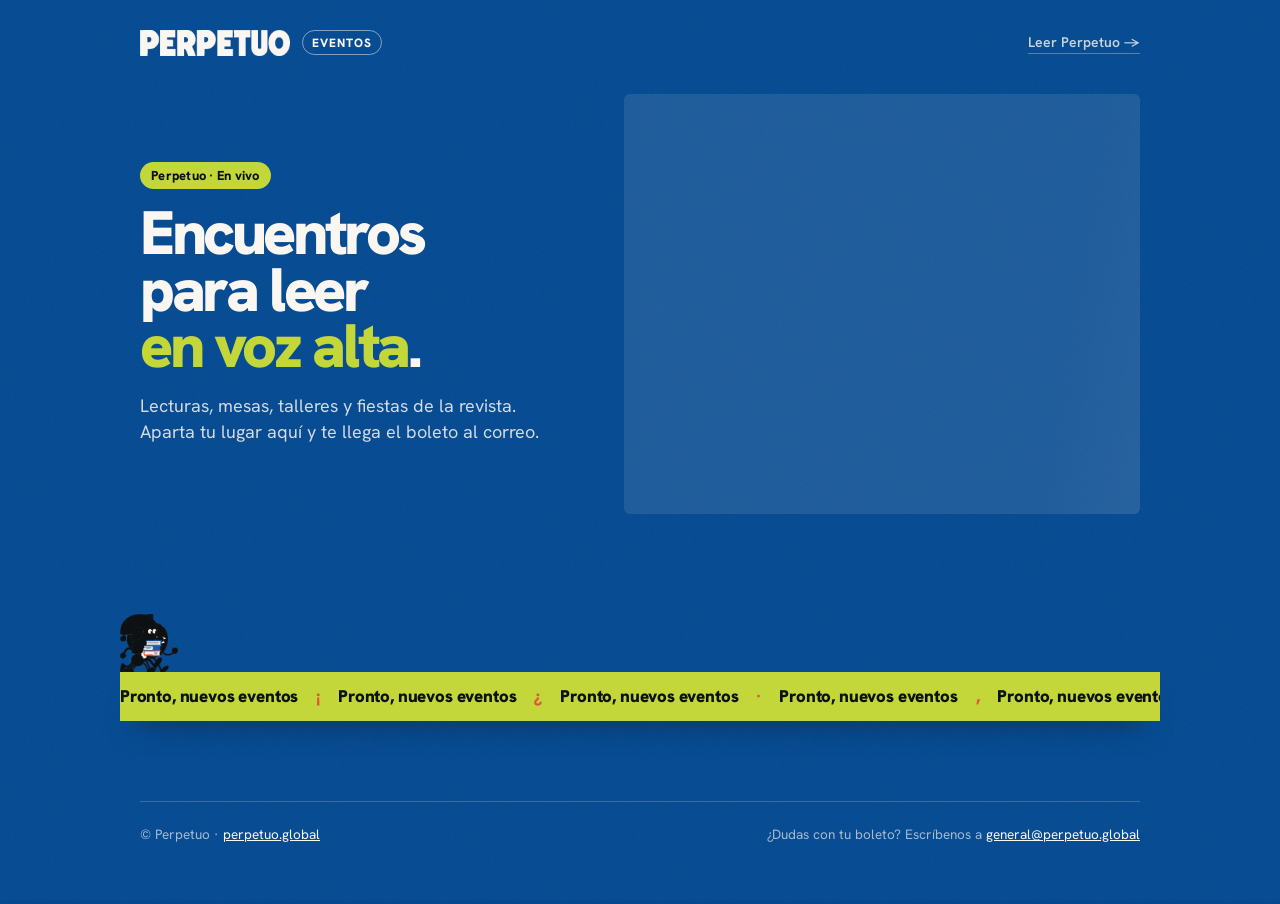
==== commit 14f045ba: "Aviso amable cuando alguien ya estaba registrado Co-Authored-By: Claude Opus 5.5 <noreply@anthropic." ====
--- a/index.html
+++ b/index.html
@@ -52,7 +52,9 @@
   box-shadow:0 40px 70px -28px rgba(0,0,0,.6), 0 12px 24px -12px rgba(0,0,0,.3); transition:transform .5s var(--ease-out); animation:entra .9s .2s var(--ease-out) both; }
 .destacado:hover{ transform:translateY(-6px) rotate(-.4deg); }
 .d-poster{ position:relative; aspect-ratio:16/9; background:var(--c); color:var(--ct); overflow:hidden; }
-.d-poster img{ width:100%; height:100%; object-fit:cover; object-position:center 30%; display:block; transition:transform 1.4s var(--ease-out); }
+.d-poster img{ position:relative; z-index:1; width:100%; height:100%; object-fit:contain; display:block; transition:transform 1.4s var(--ease-out); }
+/* foto completa: el espacio que sobra se rellena con la misma foto, desenfocada */
+.con-fondo::before{ content:""; position:absolute; inset:-12%; background:var(--foto) center/cover no-repeat; filter:blur(26px) saturate(1.1) brightness(.82); }
 .destacado:hover .d-poster img{ transform:scale(1.045); }
 .d-gen{ position:absolute; inset:0; padding:18px 24px; display:flex; flex-direction:column; justify-content:flex-end; }
 .d-gen .dia{ font-size:clamp(92px,11vw,150px); font-weight:900; letter-spacing:-.07em; line-height:.78; }
@@ -119,7 +121,8 @@
     radial-gradient(circle at calc(100% - var(--talon)) 100%, #0000 var(--r), #000 calc(var(--r) + .5px)) bottom / 100% 51% no-repeat;
 }
 .boleto.con-foto{ grid-template-columns:118px 150px 1fr var(--talon); }
-.b-foto{ background:var(--papel-3) center 30%/cover no-repeat; }
+.b-foto{ position:relative; overflow:hidden; background:var(--papel-3); }
+.b-foto::after{ content:""; position:absolute; inset:0; background:var(--foto) center/contain no-repeat; }
 .b-fecha{ background:var(--c); color:var(--ct); display:flex; flex-direction:column; align-items:center; justify-content:center; padding:16px 8px; text-transform:uppercase; }
 .b-fecha .s{ font-size:12px; font-weight:800; letter-spacing:.12em; opacity:.85; }
 .b-fecha .d{ font-size:58px; font-weight:900; letter-spacing:-.06em; line-height:.9; margin:4px 0 2px; font-variant-numeric:tabular-nums; }
@@ -194,7 +197,7 @@
 @media (max-width:900px){ .det-grid{ grid-template-columns:1fr; } }
 .det-hoja{ background:var(--papel); border-radius:6px; overflow:hidden; box-shadow:0 40px 70px -28px rgba(0,0,0,.55), 0 12px 24px -12px rgba(0,0,0,.3); }
 .poster{ position:relative; aspect-ratio:16/9; background:var(--c); color:var(--ct); overflow:hidden; }
-.poster img.foto{ width:100%; height:100%; object-fit:cover; object-position:center 30%; display:block; animation:acerca 14s ease-out both; }
+.poster img.foto{ position:relative; z-index:1; width:100%; height:100%; object-fit:contain; display:block; animation:acerca 14s ease-out both; }
 @keyframes acerca{ from{ transform:scale(1.08); } to{ transform:scale(1); } }
 .poster-gen{ position:absolute; inset:0; padding:26px 30px; display:flex; flex-direction:column; justify-content:space-between; }
 .poster-gen .pg-dia{ font-size:clamp(110px,22vw,210px); font-weight:900; letter-spacing:-.07em; line-height:.78; }
@@ -271,6 +274,7 @@
 .fino svg{ width:15px; height:15px; flex:none; margin-top:1px; }
 .senderr{ display:none; margin:14px 0 0; padding:11px 13px; border:1.5px solid var(--rojo); border-radius:3px; color:#ff8a73; font-weight:700; font-size:14px; }
 .senderr.on{ display:block; animation:sacude .4s; }
+.senderr.amable{ border-color:var(--lima); color:var(--lima); animation:none; }
 @keyframes sacude{ 20%,60%{ transform:translateX(-5px); } 40%,80%{ transform:translateX(5px); } }
 .cerrado{ text-align:center; padding:8px 0 4px; }
 .cerrado .sello{ position:static; display:inline-block; transform:rotate(-8deg); background:transparent; mix-blend-mode:normal; color:#ff8a73; border-color:#ff8a73; margin:6px 0 16px; animation:none; }
@@ -434,7 +438,7 @@
     <div class="mueve">
       <a class="boleto${e.imagen ? " con-foto" : ""}" href="#/e/${encodeURIComponent(e.slug)}">
         <div class="b-fecha" aria-hidden="true"><span class="s">${fecha.semana(e.fecha)}</span><span class="d">${fecha.dia(e.fecha)}</span><span class="m">${fecha.mes(e.fecha)}</span></div>
-        ${e.imagen ? `<div class="b-foto" style="background-image:url('${esc(e.imagen)}')" aria-hidden="true"></div>` : ""}
+        ${e.imagen ? `<div class="b-foto con-fondo" style="--foto:url('${esc(e.imagen)}')" aria-hidden="true"></div>` : ""}
         <div class="b-cuerpo">
           <span class="b-meta"><span>${ICO.reloj}${fecha.hora(e.hora)}</span><span>${ICO.pin}${esc(e.lugar)}</span></span>
           <h3>${esc(e.titulo)}<span class="sr">, ${fecha.larga(e.fecha)}</span></h3>
@@ -455,7 +459,7 @@
   const inv = e.invitados || [];
   const quedan = e.disponibles != null && e.disponibles > 0 && e.disponibles <= Math.max(10, e.cupo * 0.2);
   return `<a class="destacado ${color(e)}" href="#/e/${encodeURIComponent(e.slug)}">
-    <div class="d-poster">
+    <div class="d-poster${e.imagen ? " con-fondo" : ""}"${e.imagen ? ` style="--foto:url('${esc(e.imagen)}')"` : ""}>
       <span class="d-etq">${e.fecha === hoyISO() ? "¡Es hoy!" : "Lo que sigue"}</span>
       ${e.imagen ? `<img src="${esc(e.imagen)}" alt="">`
         : `<div class="d-gen" aria-hidden="true"><span class="dia">${fecha.dia(e.fecha)}</span><span class="mes">${fecha.semana(e.fecha)} · ${fecha.mes(e.fecha)}</span><span class="sig"><span data-b="${esc(e.signo)}"></span></span></div>`}
@@ -532,7 +536,7 @@
   <a class="volver" href="#/">${ICO.atras} Todos los eventos</a>
   <article class="det-grid ${color(e)}">
     <div class="det-hoja">
-      <div class="poster">
+      <div class="poster${e.imagen ? " con-fondo" : ""}"${e.imagen ? ` style="--foto:url('${esc(e.imagen)}')"` : ""}>
         ${e.imagen ? `<img class="foto" src="${esc(e.imagen)}" alt=""><span class="p-signo" aria-hidden="true"><span data-b="${esc(e.signo)}"></span></span>`
           : `<div class="poster-gen" aria-hidden="true"><span class="pg-mes">${fecha.semana(e.fecha)} · ${fecha.mes(e.fecha)}</span><span class="pg-dia">${fecha.dia(e.fecha)}</span>
              <span class="pg-bicho"><span data-b="${esc(e.signo)}"></span></span></div>`}
@@ -604,7 +608,7 @@
 
   f.addEventListener("submit", async ev => {
     ev.preventDefault();
-    err.classList.remove("on");
+    err.classList.remove("on", "amable");
     const datos = { eventoId: e.id, nombre: f.nombre.value.trim(), correo: f.correo.value.trim().toLowerCase(), cantidad: n, volver: location.origin + location.pathname };
     let ok = true;
     if (!datos.nombre) { f.querySelector('[data-f="nombre"]').classList.add("bad"); ok = false; }
@@ -623,6 +627,7 @@
     } catch (x) {
       err.textContent = errorTexto(x);
       err.classList.add("on");
+      if (x.message === "registrado") err.classList.add("amable"); // no es un error: ya tiene su lugar
       btn.disabled = false; btn.innerHTML = original;
       if (["agotado", "cupo"].includes(x.message)) cargarEventos();
     }
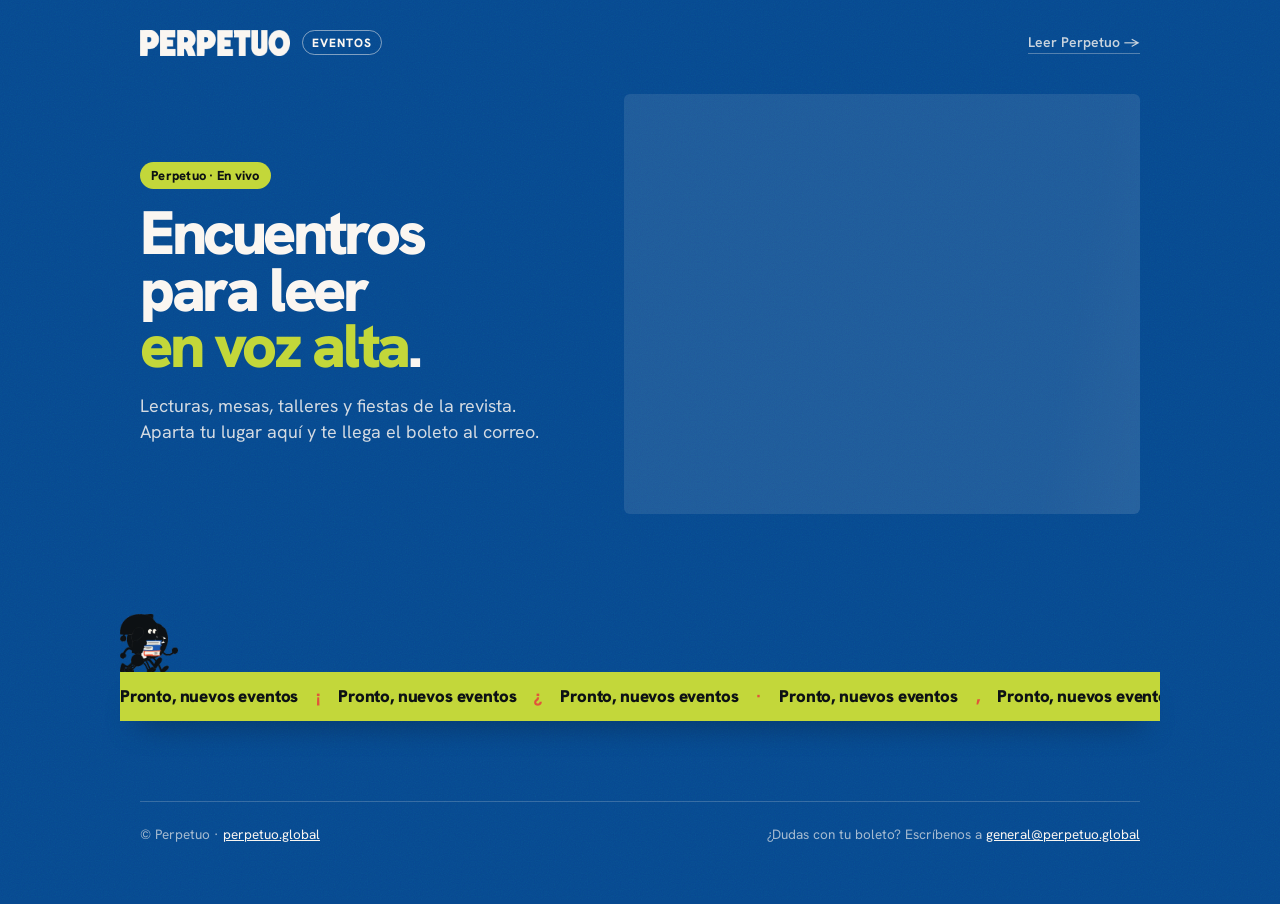
==== commit 45a0e982: "Ícono de Punto y vista previa con la imagen de cada evento Cada evento tiene ahora /e/<slug>/ con et" ====
--- a/index.html
+++ b/index.html
@@ -4,10 +4,18 @@
 <meta charset="utf-8">
 <meta name="viewport" content="width=device-width, initial-scale=1, viewport-fit=cover">
 <title>Eventos · Perpetuo</title>
+<link rel="icon" href="/favicon.ico" sizes="any">
+<link rel="icon" type="image/png" sizes="32x32" href="/assets/icono/favicon-32.png">
+<link rel="apple-touch-icon" href="/assets/icono/apple-touch-icon.png">
 <meta name="description" content="Lecturas, mesas, talleres y fiestas de Perpetuo, revista literaria digital. Aparta tu lugar y recibe tus boletos por correo.">
 <meta property="og:title" content="Eventos · Perpetuo">
 <meta property="og:description" content="Lecturas, mesas, talleres y fiestas de Perpetuo. Aparta tu lugar aquí.">
 <meta property="og:url" content="https://eventos.perpetuo.global">
+<meta property="og:type" content="website">
+<meta property="og:image" content="https://eventos.perpetuo.global/assets/og.jpg">
+<meta property="og:image:width" content="1200">
+<meta property="og:image:height" content="630">
+<meta name="twitter:card" content="summary_large_image">
 <meta name="theme-color" content="#074990">
 <link rel="preconnect" href="https://fonts.googleapis.com">
 <link rel="preconnect" href="https://fonts.gstatic.com" crossorigin>
@@ -371,14 +379,15 @@
 let formTocado = false;
 
 /* ---------------- datos ---------------- */
-try { EVENTOS = JSON.parse(localStorage.getItem(CONFIG.CLAVE_CACHE) || "null"); } catch (e) {}
+try { EVENTOS = JSON.parse(localStorage.getItem(CONFIG.CLAVE_CACHE) || "null"); if (EVENTOS) EVENTOS = EVENTOS.map(conApartados); } catch (e) {}
 
 async function cargarEventos() {
   try {
     const { eventos } = await api("eventos");
-    const nuevo = JSON.stringify(eventos), antes = JSON.stringify(EVENTOS);
-    EVENTOS = eventos;
-    try { localStorage.setItem(CONFIG.CLAVE_CACHE, nuevo); } catch (e) {}
+    const antes = JSON.stringify(EVENTOS);
+    EVENTOS = eventos.map(conApartados);
+    const nuevo = JSON.stringify(EVENTOS);
+    try { localStorage.setItem(CONFIG.CLAVE_CACHE, JSON.stringify(eventos)); } catch (e) {}
     const r = ruta();
     if (nuevo !== antes && (r.vista === "lista" || (r.vista === "detalle" && !formTocado))) pintar(false);
   } catch (e) {
@@ -602,7 +611,7 @@
   f.querySelectorAll(".stepper button").forEach(b => b.addEventListener("click", () => { n = Math.min(max, Math.max(1, n + Number(b.dataset.d))); ajustar(); }));
   f.addEventListener("input", ev => { formTocado = true; ev.target.closest(".field")?.classList.remove("bad"); });
   document.getElementById("compartir").addEventListener("click", async () => {
-    const url = location.origin + location.pathname + "#/e/" + e.slug;
+    const url = "https://eventos.perpetuo.global/e/" + e.slug + "/"; // con vista previa (scripts/previews.py)
     try { if (navigator.share) await navigator.share({ title: e.titulo + " · Perpetuo", url }); else { await navigator.clipboard.writeText(url); toast("Enlace copiado"); } } catch (x) {}
   });
 
@@ -647,7 +656,7 @@
 }
 function enlaceCalendario(e) {
   const p = new URLSearchParams({ action: "TEMPLATE", text: e.titulo + " · Perpetuo", dates: compacta(e.fecha, e.hora) + "/" + finDe(e),
-    ctz: "America/Mexico_City", location: [e.lugar, e.direccion].filter(Boolean).join(", "), details: (e.subtitulo || "") + "\n\nhttps://eventos.perpetuo.global/#/e/" + e.slug });
+    ctz: "America/Mexico_City", location: [e.lugar, e.direccion].filter(Boolean).join(", "), details: (e.subtitulo || "") + "\n\nhttps://eventos.perpetuo.global/e/" + e.slug + "/" });
   return "https://calendar.google.com/calendar/render?" + p;
 }
 function descargarIcs(b) {
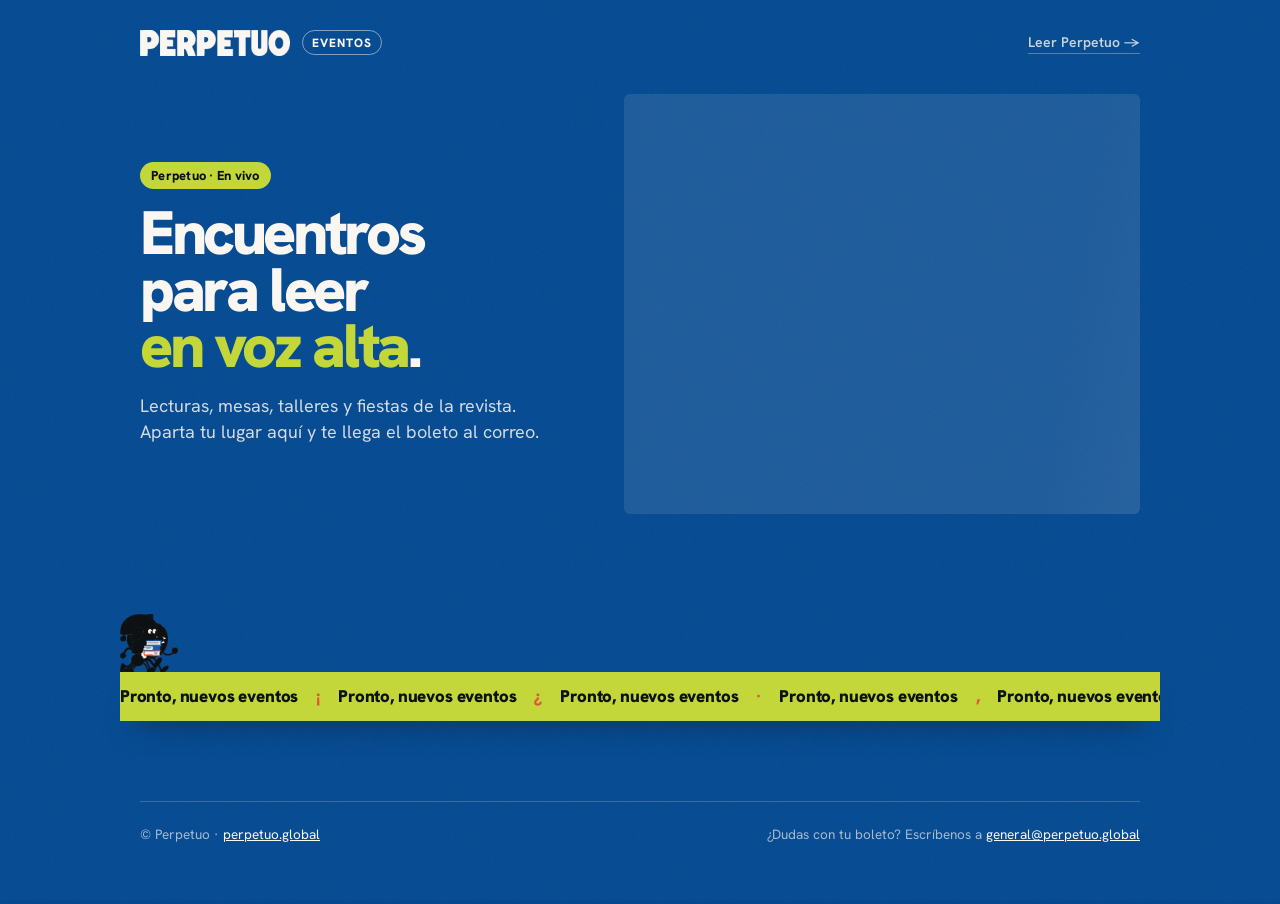
==== commit ed406da5: "La barra muestra el enlace con vista previa, capitular, mapa y signos vivos - La página de un evento" ====
--- a/index.html
+++ b/index.html
@@ -2,6 +2,7 @@
 <html lang="es">
 <head>
 <meta charset="utf-8">
+<base href="/">
 <meta name="viewport" content="width=device-width, initial-scale=1, viewport-fit=cover">
 <title>Eventos · Perpetuo</title>
 <link rel="icon" href="/favicon.ico" sizes="any">
@@ -182,6 +183,7 @@
 
 .vacio{ background:var(--papel); border-radius:6px; padding:48px 28px; text-align:center; }
 .vacio .bicho{ width:74px; margin:0 auto 14px; }
+.vacio .vivo{ width:74px; margin:0 auto 18px; --polvo:rgba(13,17,20,.18); --chispa:var(--rojo); }
 .vacio h3{ margin:0; font-size:26px; font-weight:900; letter-spacing:-.03em; }
 .vacio p{ margin:8px auto 0; max-width:40ch; color:var(--gris); }
 
@@ -210,10 +212,10 @@
 .poster-gen{ position:absolute; inset:0; padding:26px 30px; display:flex; flex-direction:column; justify-content:space-between; }
 .poster-gen .pg-dia{ font-size:clamp(110px,22vw,210px); font-weight:900; letter-spacing:-.07em; line-height:.78; }
 .poster-gen .pg-mes{ font-size:clamp(18px,2.6vw,26px); font-weight:900; letter-spacing:.1em; text-transform:uppercase; }
-.poster-gen .pg-bicho{ position:absolute; right:7%; bottom:-4%; width:min(30%, 190px); animation:flota 5s ease-in-out infinite; }
+.poster-gen .pg-bicho{ position:absolute; right:7%; bottom:3%; width:min(30%, 190px); }
 .poster-gen::after{ content:""; position:absolute; inset:0; pointer-events:none; opacity:.35; mix-blend-mode:soft-light;
   background-image:url("data:image/svg+xml,%3Csvg xmlns='http://www.w3.org/2000/svg' width='220' height='220'%3E%3Cfilter id='n'%3E%3CfeTurbulence type='fractalNoise' baseFrequency='.85' numOctaves='3' stitchTiles='stitch'/%3E%3C/filter%3E%3Crect width='100%25' height='100%25' filter='url(%23n)'/%3E%3C/svg%3E"); }
-.poster .p-signo{ position:absolute; right:22px; bottom:-14px; width:84px; z-index:2; transform:rotate(6deg); }
+.poster .p-signo{ position:absolute; right:22px; bottom:10px; width:84px; z-index:2; }
 .det-cuerpo{ padding:34px 40px 42px; }
 @media (max-width:560px){ .det-cuerpo{ padding:26px 20px 30px; } .poster-gen{ padding:18px 20px; } }
 .det-cuerpo .cuando{ display:block; font-size:14px; font-weight:800; color:var(--azul); }
@@ -226,7 +228,7 @@
 .meta dd{ margin:3px 0 0; font-weight:800; font-size:16.5px; line-height:1.3; }
 .meta dd::first-letter{ text-transform:uppercase; }
 .meta dd small{ display:block; font-weight:500; font-size:14px; color:var(--gris); }
-.meta dd a{ font-size:14px; font-weight:700; color:var(--azul); }
+.meta dd a{ display:block; width:fit-content; margin-top:6px; font-size:14px; font-weight:700; color:var(--azul); }
 .con{ margin-top:30px; }
 .con h2{ margin:0 0 14px; font-size:12px; font-weight:800; letter-spacing:.08em; text-transform:uppercase; color:var(--gris); }
 .invitados{ list-style:none; margin:0; padding:0; display:grid; grid-template-columns:repeat(auto-fill, minmax(230px,1fr)); gap:16px 20px; }
@@ -238,8 +240,9 @@
 .desc a{ color:var(--azul); font-weight:700; }
 .desc{ margin-top:30px; font-size:17.5px; line-height:1.62; max-width:62ch; }
 .desc p{ margin:0 0 1em; }
-.desc > p:first-child::first-letter{ float:left; font-size:3.3em; line-height:.86; font-weight:900; margin:.06em .1em 0 0; color:var(--c); -webkit-text-stroke:0; }
-.c-lima .desc p:first-child::first-letter{ color:var(--azul); }
+.desc > p:first-child{ display:flow-root; }
+.desc:not(.sin-cap) > p:first-child::first-letter{ float:left; font-size:3.3em; line-height:.86; font-weight:900; margin:.06em .1em 0 0; color:var(--c); -webkit-text-stroke:0; }
+.c-lima .desc:not(.sin-cap) > p:first-child::first-letter{ color:var(--azul); }
 
 /* panel de compra */
 .compra{ position:sticky; top:20px; }
@@ -323,11 +326,13 @@
 
 .esperando{ padding:70px 0 40px; text-align:center; color:var(--papel); }
 .esperando .bicho{ width:90px; margin:0 auto 22px; animation:flota 1.6s ease-in-out infinite; }
+.esperando .vivo{ width:90px; margin:0 auto 26px; }
 .esperando h1{ margin:0; font-size:clamp(32px,5vw,48px); font-weight:900; letter-spacing:-.04em; }
 .esperando p{ margin:12px auto 0; max-width:42ch; color:rgba(250,246,241,.78); }
 
 .desfile-fijo{ display:inline-flex; justify-content:center; align-items:flex-end; gap:18px; margin:44px auto 0; padding:16px 24px 12px; background:var(--papel); border-radius:4px; transform:rotate(-1deg); }
 .desfile-fijo .bicho{ height:58px; width:auto; --t:.5s; }
+.desfile-fijo .vivo{ width:auto; height:58px; aspect-ratio:var(--ar); --polvo:rgba(13,17,20,.18); --chispa:var(--rojo); }
 .desfile-fijo .bicho:nth-child(2){ --d:-.2s; } .desfile-fijo .bicho:nth-child(3){ --d:-.45s; } .desfile-fijo .bicho:nth-child(4){ --d:-.1s; }
 
 /* confeti de signos */
@@ -402,31 +407,52 @@
 const agotado = e => e.disponibles === 0;
 
 /* ---------------- rutas ---------------- */
+// Rutas por hash (#/e/slug, #/boleto). La página de un evento se muestra como /e/slug/ en la barra,
+// que es el enlace con vista previa (scripts/previews.py): así sirve igual si alguien copia la dirección.
 function ruta() {
   const h = decodeURIComponent(location.hash.replace(/^#\/?/, ""));
   if (h.startsWith("e/")) return { vista: "detalle", slug: h.slice(2) };
   if (h === "boleto") return { vista: "boleto" };
+  const m = location.pathname.match(/^\/e\/([^\/]+)/);
+  if (m) return { vista: "detalle", slug: decodeURIComponent(m[1]) };
   return { vista: "lista" };
 }
+const urlEvento = slug => "/e/" + encodeURIComponent(slug) + "/";
 
 function pintar(animar = true) {
   const r = ruta();
+  queueMicrotask(() => { urlPintada = location.pathname + location.hash; });
   if (r.vista === "lista") vistaLista();
   else if (r.vista === "detalle") vistaDetalle(r.slug);
   else vistaBoleto();
   pintarBichos(vista);
   observar();
+  capitular();
   if (animar) { vista.classList.remove("entra"); void vista.offsetWidth; vista.classList.add("entra"); }
 }
 
-let rutaAnterior = ruta().vista;
-window.addEventListener("hashchange", () => {
+let rutaAnterior = ruta().vista, urlPintada = "";
+function alCambiarRuta() {
+  if (location.pathname + location.hash === urlPintada) return; // popstate y hashchange llegan juntos
+  urlPintada = location.pathname + location.hash;
   const r = ruta();
   if (rutaAnterior === "lista") scrollLista = scrollY;
   formTocado = false;
   const cambiar = () => { pintar(); window.scrollTo({ top: r.vista === "lista" ? scrollLista : 0, behavior: "instant" }); };
   if (document.startViewTransition && !reducido) document.startViewTransition(cambiar); else cambiar();
   rutaAnterior = r.vista;
+}
+window.addEventListener("hashchange", alCambiarRuta);
+window.addEventListener("popstate", alCambiarRuta);
+// los enlaces internos (#/…) cambian la ruta sin recargar, aunque la barra diga /e/slug/
+document.addEventListener("click", ev => {
+  const a = ev.target.closest && ev.target.closest('a[href^="#/"]');
+  if (!a || ev.defaultPrevented || ev.button !== 0 || ev.metaKey || ev.ctrlKey || ev.shiftKey || ev.altKey || a.target) return;
+  ev.preventDefault();
+  const h = a.getAttribute("href");
+  if (location.pathname === "/" && location.hash === h) return;
+  history.pushState(null, "", "/" + h);
+  alCambiarRuta();
 });
 
 /* aparición al hacer scroll */
@@ -508,7 +534,7 @@
     </div>
     ${EVENTOS === null ? '<div class="esqueleto" style="height:420px"></div>'
       : primero ? destacado(primero)
-      : `<div class="vacio"><span data-b="interrogacion"></span><h3>Estamos tramando el próximo.</h3>
+      : `<div class="vacio"><span data-b="interrogacion" data-vivo></span><h3>Estamos tramando el próximo.</h3>
          <p>Por ahora no hay eventos abiertos. Suscríbete a <a href="https://perpetuo.global">Perpetuo</a> y te avisamos antes que a nadie.</p></div>`}
   </section>
 
@@ -526,19 +552,30 @@
 }
 
 /* ---------------- DETALLE ---------------- */
+// La letra capitular solo si el primer párrafo ocupa al menos dos renglones; con uno solo se ve suelta.
+function capitular() {
+  const d = vista.querySelector(".desc"), p = d && d.querySelector(":scope > p:first-child");
+  if (!p) return;
+  d.classList.add("sin-cap");
+  const renglones = p.getBoundingClientRect().height / parseFloat(getComputedStyle(p).lineHeight);
+  d.classList.toggle("sin-cap", renglones < 1.5);
+}
+if (document.fonts) document.fonts.ready.then(capitular);
+let tCap; addEventListener("resize", () => { clearTimeout(tCap); tCap = setTimeout(capitular, 150); });
 function mapaDe(e) { return e.mapa || (e.direccion ? "https://www.google.com/maps/search/?api=1&query=" + encodeURIComponent(e.lugar + ", " + e.direccion) : ""); }
 
 function vistaDetalle(slug) {
-  if (EVENTOS === null) { vista.innerHTML = '<div class="esperando"><span data-b="coma"></span><h1>Cargando…</h1></div>'; return; }
+  if (EVENTOS === null) { vista.innerHTML = '<div class="esperando"><span data-b="coma" data-vivo></span><h1>Cargando…</h1></div>'; return; }
   const e = EVENTOS.find(x => x.slug === slug);
   if (!e) {
     document.title = "Evento no encontrado · Perpetuo";
     vista.innerHTML = `<a class="volver" href="#/">${ICO.atras} Todos los eventos</a>
-      <div class="vacio"><span data-b="interrogacion"></span><h3>No encontramos ese evento.</h3><p>Quizá cambió de nombre o ya no está abierto.</p>
+      <div class="vacio"><span data-b="interrogacion" data-vivo></span><h3>No encontramos ese evento.</h3><p>Quizá cambió de nombre o ya no está abierto.</p>
       <p style="margin-top:20px"><a class="btn" href="#/">Ver eventos</a></p></div>`;
     return;
   }
   document.title = e.titulo + " · Eventos Perpetuo";
+  if (location.pathname + location.hash !== urlEvento(e.slug)) history.replaceState(null, "", urlEvento(e.slug) + location.search);
   const mapa = mapaDe(e);
   const horario = fecha.hora(e.hora) + (e.horaFin ? " a " + fecha.hora(e.horaFin) : "");
   vista.innerHTML = `
@@ -546,9 +583,9 @@
   <article class="det-grid ${color(e)}">
     <div class="det-hoja">
       <div class="poster${e.imagen ? " con-fondo" : ""}"${e.imagen ? ` style="--foto:url('${esc(e.imagen)}')"` : ""}>
-        ${e.imagen ? `<img class="foto" src="${esc(e.imagen)}" alt=""><span class="p-signo" aria-hidden="true"><span data-b="${esc(e.signo)}"></span></span>`
+        ${e.imagen ? `<img class="foto" src="${esc(e.imagen)}" alt=""><span class="p-signo" aria-hidden="true"><span data-b="${esc(e.signo)}" data-vivo=".5"></span></span>`
           : `<div class="poster-gen" aria-hidden="true"><span class="pg-mes">${fecha.semana(e.fecha)} · ${fecha.mes(e.fecha)}</span><span class="pg-dia">${fecha.dia(e.fecha)}</span>
-             <span class="pg-bicho"><span data-b="${esc(e.signo)}"></span></span></div>`}
+             <span class="pg-bicho"><span data-b="${esc(e.signo)}" data-vivo=".5"></span></span></div>`}
       </div>
       <div class="det-cuerpo">
         <span class="cuando">${fecha.conAnio(e.fecha)}</span>
@@ -618,7 +655,7 @@
   f.addEventListener("submit", async ev => {
     ev.preventDefault();
     err.classList.remove("on", "amable");
-    const datos = { eventoId: e.id, nombre: f.nombre.value.trim(), correo: f.correo.value.trim().toLowerCase(), cantidad: n, volver: location.origin + location.pathname };
+    const datos = { eventoId: e.id, nombre: f.nombre.value.trim(), correo: f.correo.value.trim().toLowerCase(), cantidad: n, volver: location.origin + "/" };
     let ok = true;
     if (!datos.nombre) { f.querySelector('[data-f="nombre"]').classList.add("bad"); ok = false; }
     if (!correoOk(datos.correo)) { f.querySelector('[data-f="correo"]').classList.add("bad"); ok = false; }
@@ -673,7 +710,7 @@
 function vistaBoleto(esperando) {
   if (esperando) {
     document.title = "Confirmando tu pago · Perpetuo";
-    vista.innerHTML = `<div class="esperando"><span data-b="punto"></span><h1>${esperando}</h1><p>No cierres esta ventana; tarda unos segundos.</p></div>`;
+    vista.innerHTML = `<div class="esperando"><span data-b="punto" data-vivo></span><h1>${esperando}</h1><p>No cierres esta ventana; tarda unos segundos.</p></div>`;
     return;
   }
   const b = leerBoleto();
@@ -706,7 +743,7 @@
       <a class="btn btn--lima" href="${esc(enlaceCalendario(e))}" target="_blank" rel="noopener">${ICO.cal} Agregar a Google Calendar</a>
       <button class="btn btn--ghost" type="button" id="ics">${ICO.baja} Descargar .ics</button>
     </div>
-    <div class="desfile-fijo" aria-hidden="true"><span data-b="punto"></span><span data-b="coma"></span><span data-b="exclamacion"></span><span data-b="interrogacion"></span></div>
+    <div class="desfile-fijo" aria-hidden="true"><span data-b="punto" data-vivo=".3"></span><span data-b="coma" data-vivo=".45"></span><span data-b="exclamacion" data-vivo=".6"></span><span data-b="interrogacion" data-vivo=".75"></span></div>
     <p style="margin-top:34px"><a class="volver" style="margin:0" href="#/">${ICO.atras} Ver otros eventos</a></p>
   </section>`;
   document.getElementById("ics").addEventListener("click", () => descargarIcs(b));
@@ -750,7 +787,7 @@
     } catch (e) { console.error(e); }
     await new Promise(r => setTimeout(r, 2500));
   }
-  vista.innerHTML = `<div class="esperando"><span data-b="interrogacion"></span><h1>Tu pago se está procesando</h1>
+  vista.innerHTML = `<div class="esperando"><span data-b="interrogacion" data-vivo></span><h1>Tu pago se está procesando</h1>
     <p>Cuando Stripe lo confirme te llegará el boleto por correo. Si en una hora no lo tienes, escríbenos a <a href="mailto:general@perpetuo.global">general@perpetuo.global</a>.</p>
     <p style="margin-top:24px"><a class="btn btn--lima" href="#/">Volver a eventos</a></p></div>`;
   pintarBichos(vista);
--- a/assets/comun.css
+++ b/assets/comun.css
@@ -75,6 +75,17 @@
 .bicho .c{ animation:bob calc(var(--t) / 2) var(--d,0s) ease-in-out infinite alternate; }
 .bicho .p{ transform-origin:var(--ox) var(--oy); animation:paso var(--t) var(--d,0s) ease-in-out infinite alternate; }
 .bicho .p.b{ animation-direction:alternate-reverse; }
+/* muñecos vivos (vivir() en comun.js) */
+.vivo{ display:block; position:relative; width:100%; cursor:pointer; -webkit-tap-highlight-color:transparent; user-select:none; --polvo:rgba(250,246,241,.9); }
+.vivo.anima:not(.listo){ visibility:hidden; }
+.v-mov, .v-cuerpo{ display:block; position:relative; z-index:1; }
+.v-cuerpo{ transform-origin:50% 100%; will-change:transform; }
+.vivo > .v-mov > .v-cuerpo > .bicho{ width:100%; height:auto; margin:0; animation:none; }
+.vivo .bicho .c, .vivo .bicho .p{ animation:none; }
+.vivo .bicho .c{ transform-origin:50% 100%; }
+.v-sombra{ position:absolute; left:18%; right:18%; bottom:-4px; height:8%; max-height:10px; border-radius:50%; background:rgba(0,0,0,.3); filter:blur(3px); }
+.v-polvo{ position:absolute; z-index:0; bottom:0; border-radius:50%; background:var(--polvo); pointer-events:none; }
+.v-chispa{ position:absolute; z-index:2; top:0; left:50%; font-weight:900; color:var(--chispa, var(--lima)); pointer-events:none; line-height:1; }
 @keyframes paso{ from{ transform:rotate(calc(var(--a) * -1)); } to{ transform:rotate(var(--a)); } }
 @keyframes bob{ from{ transform:translateY(0); } to{ transform:translateY(-2.5%); } }
 @keyframes flota{ 0%,100%{ transform:translateY(0) rotate(0); } 50%{ transform:translateY(-10px) rotate(-4deg); } }
